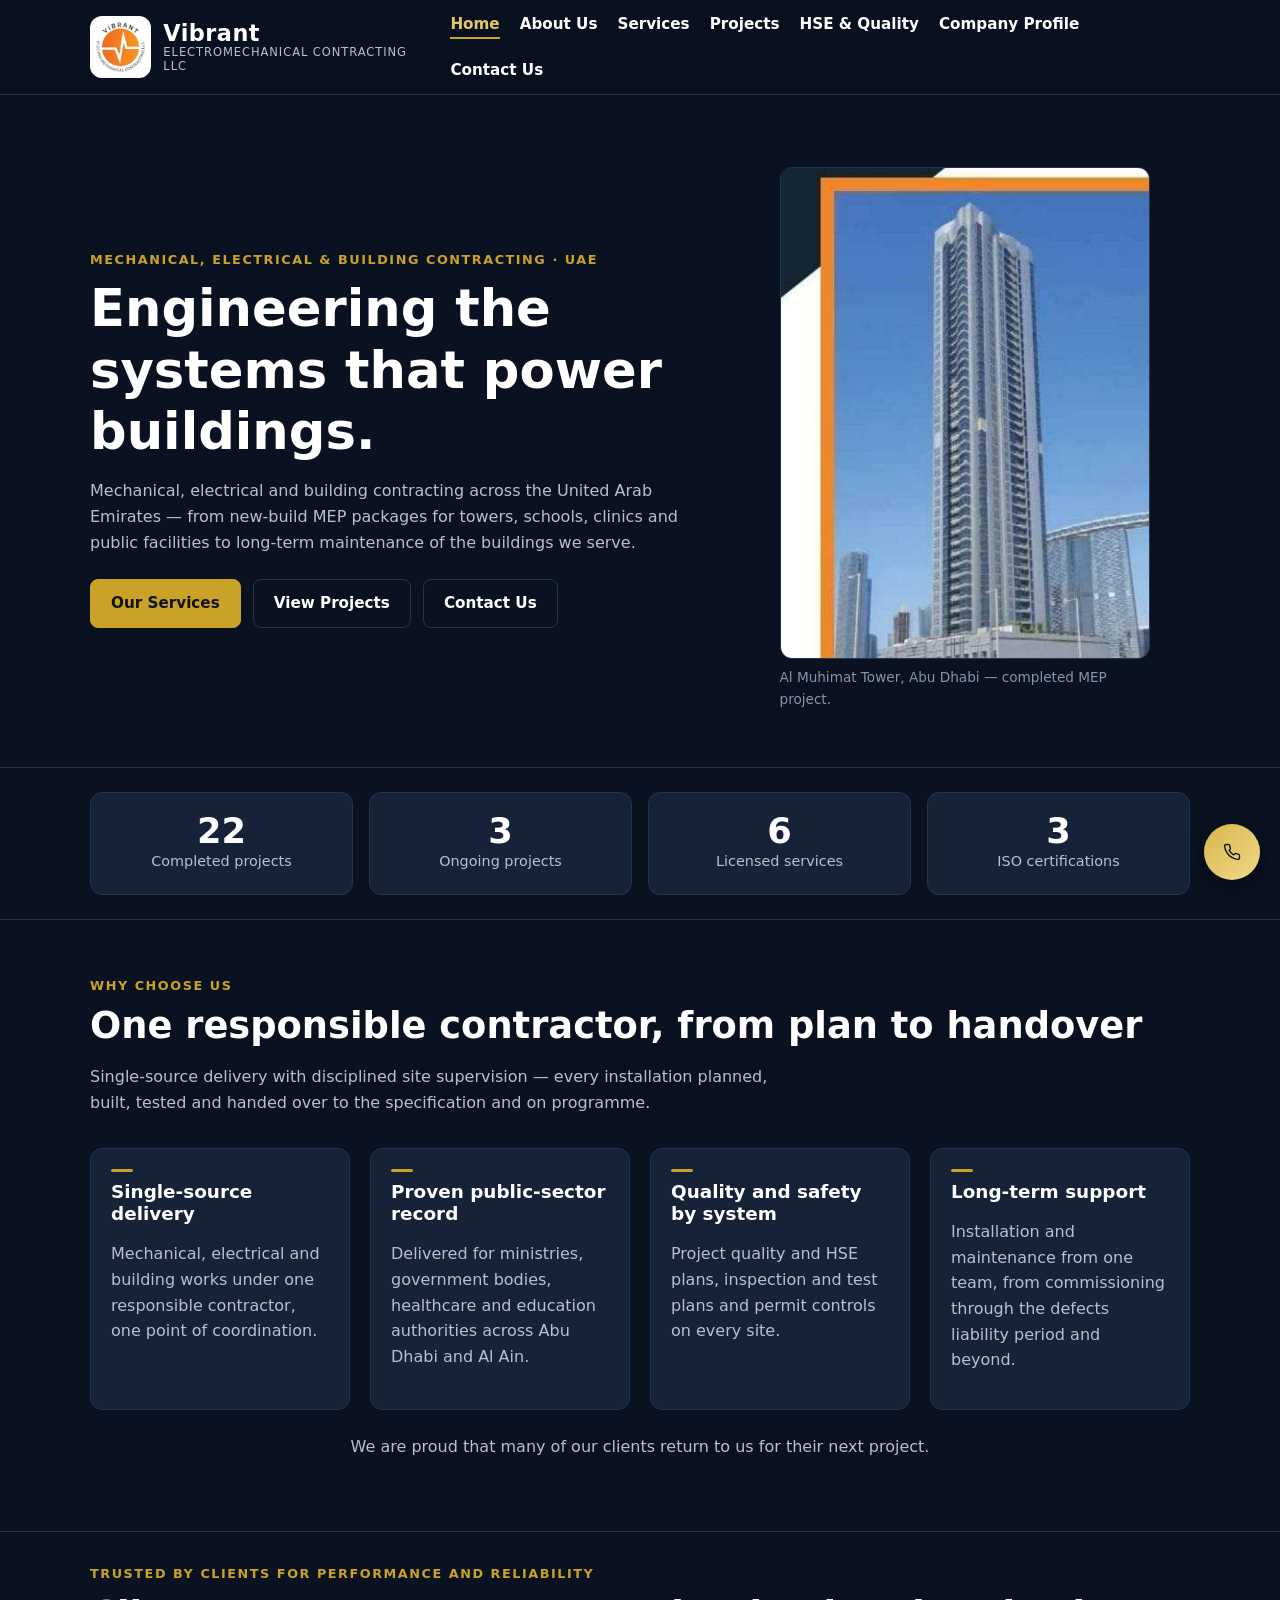
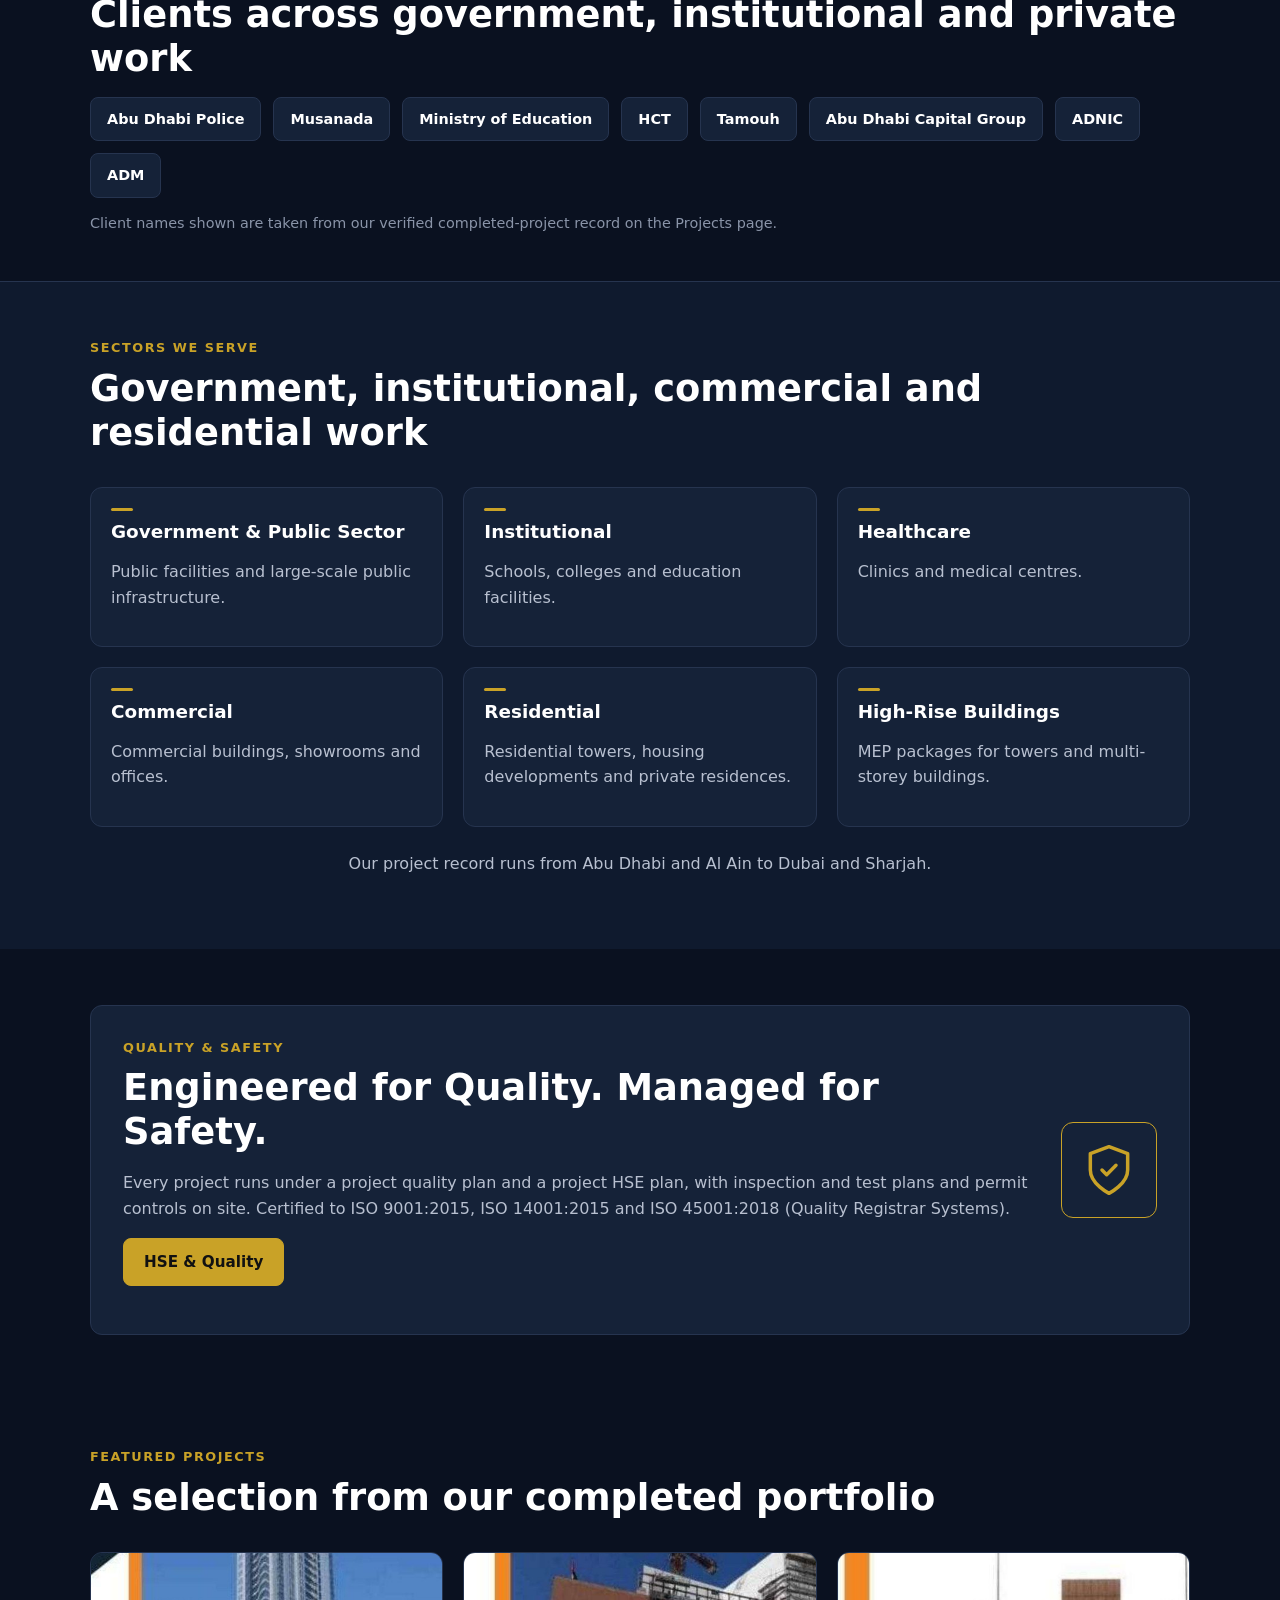
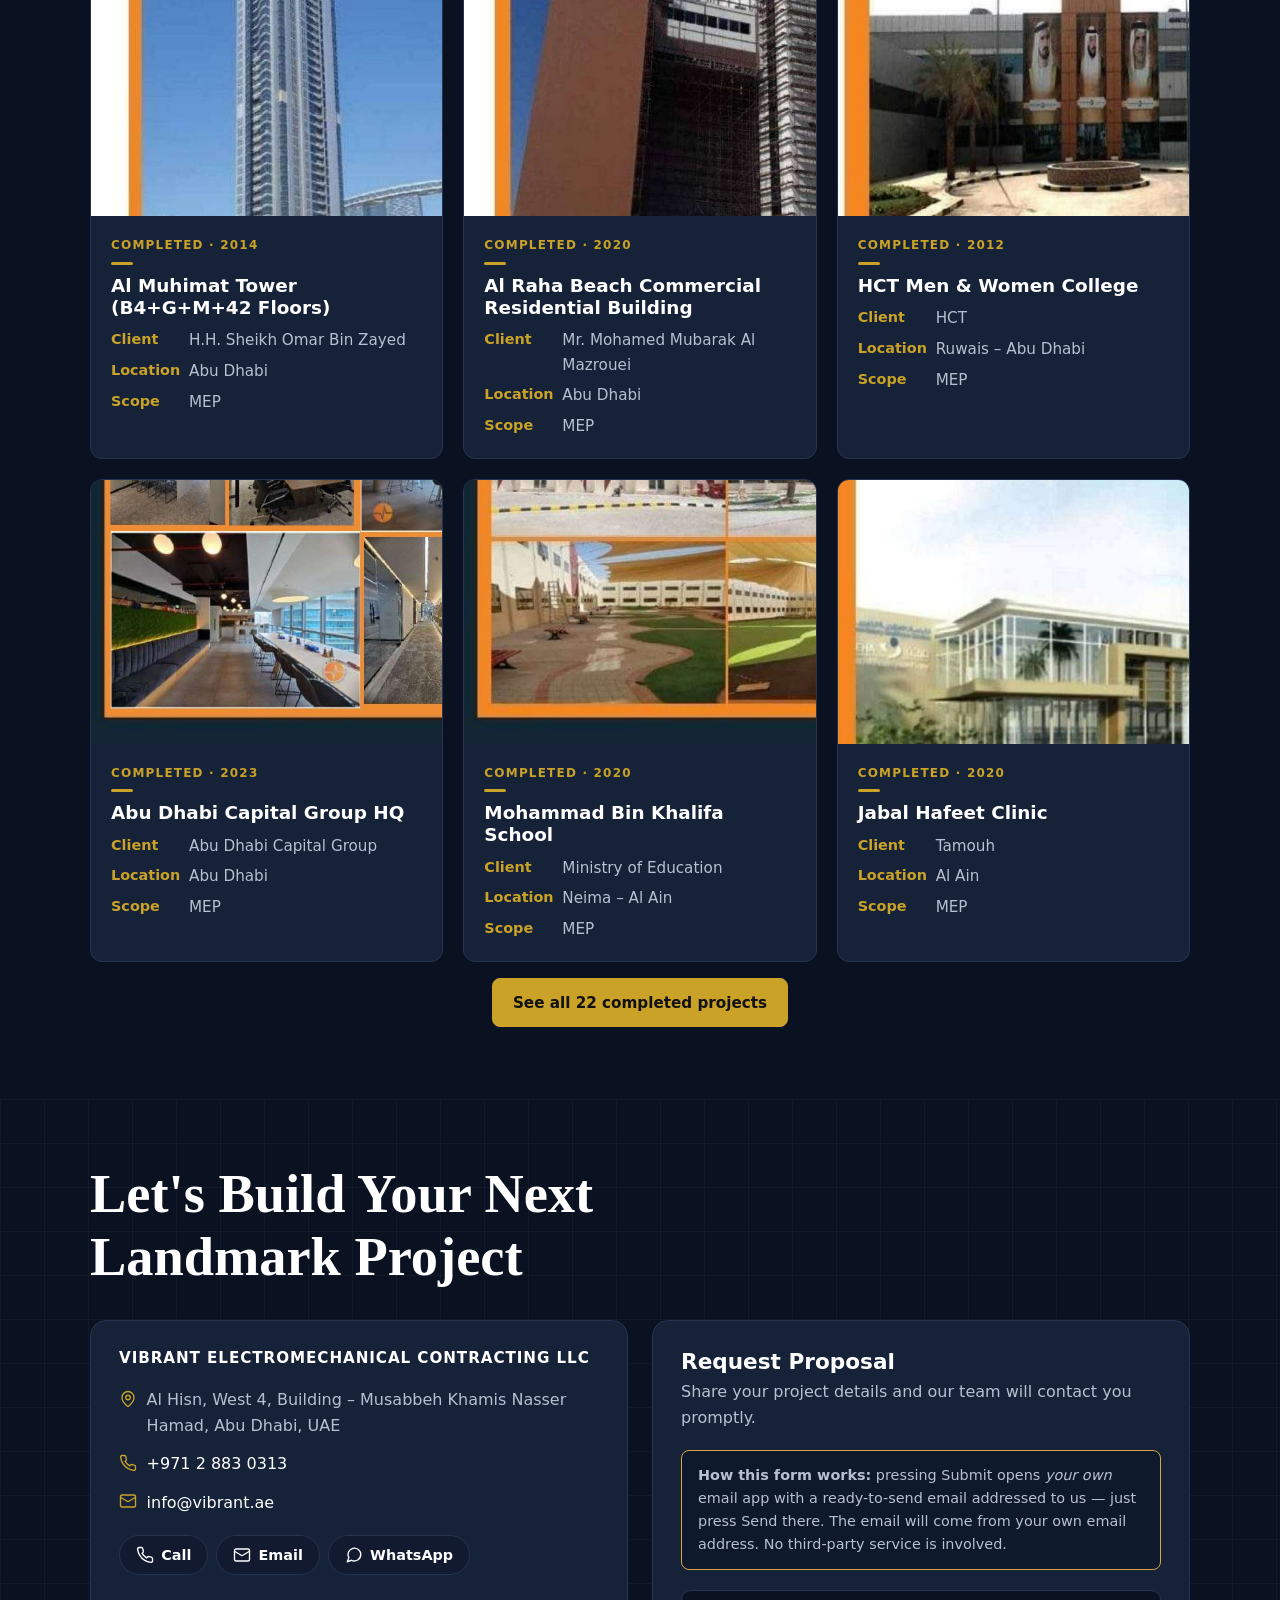
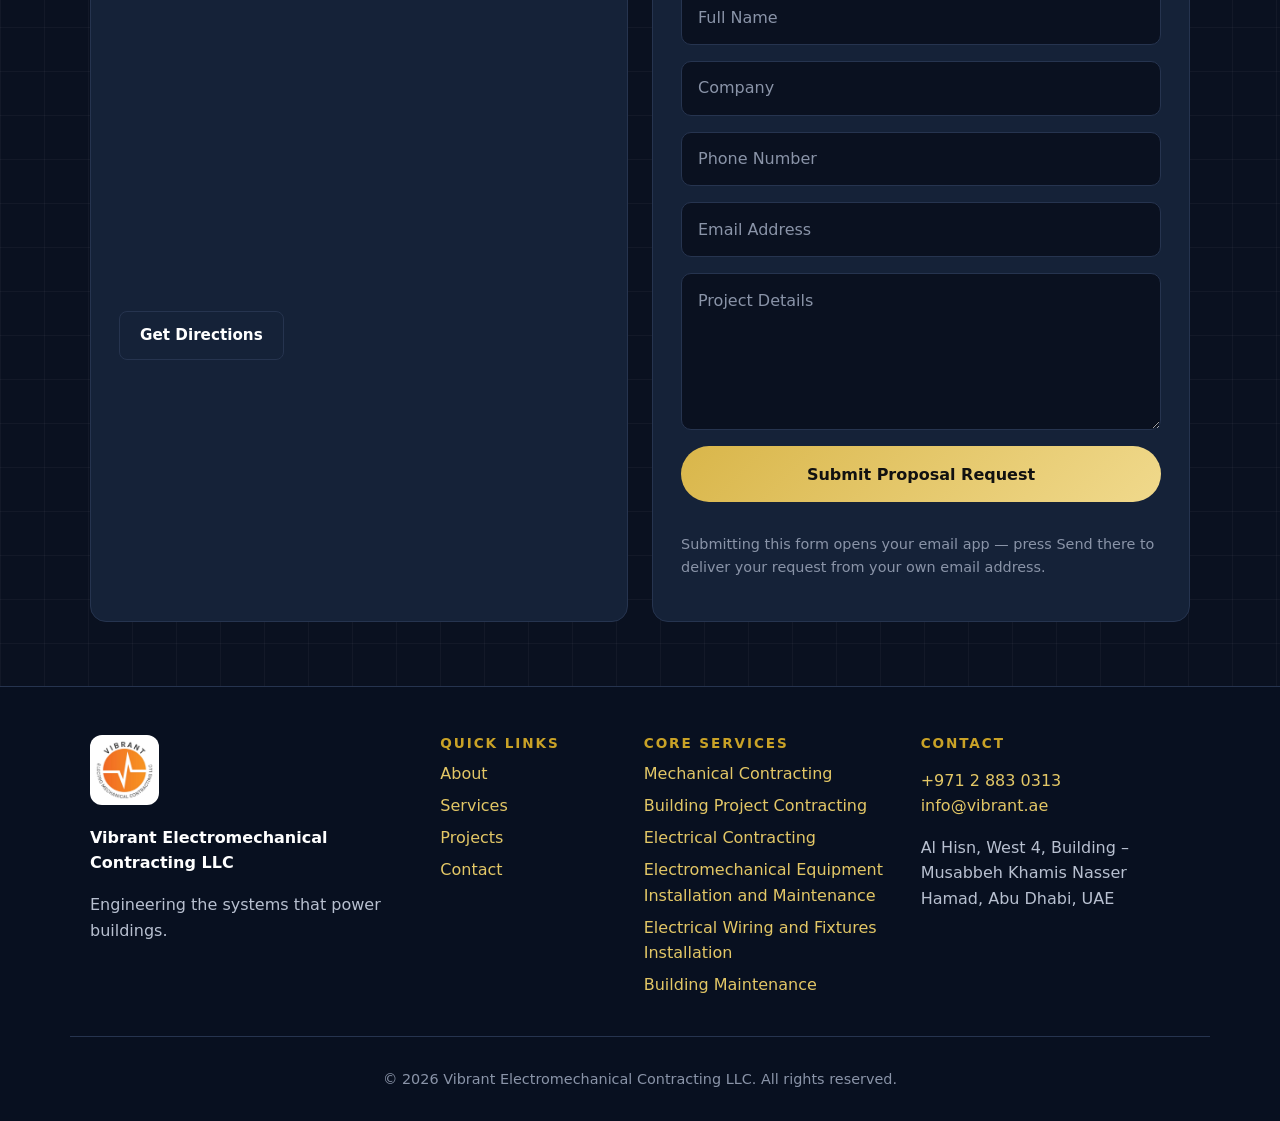
==== index.html @ baebbec0 "Add files via upload" ====
<!DOCTYPE html>
<html lang="en">
<head>
  <meta charset="utf-8">
  <meta name="viewport" content="width=device-width, initial-scale=1">
  <title>Home | Vibrant Electromechanical Contracting LLC</title>
  <meta name="description" content="Vibrant Electromechanical Contracting LLC — mechanical, electrical and building contracting across the UAE. 22 completed projects, 3 ongoing, 6 licensed services.">
  <meta property="og:title" content="Home | Vibrant Electromechanical Contracting LLC">
  <meta property="og:description" content="Vibrant Electromechanical Contracting LLC — mechanical, electrical and building contracting across the UAE. 22 completed projects, 3 ongoing, 6 licensed services.">
  <meta property="og:type" content="website">
  <meta property="og:url" content="https://vibrant.ae/index.html">
  <meta property="og:image" content="https://vibrant.ae/images/project-01.jpg">
  <link rel="canonical" href="https://vibrant.ae/index.html">
  <link rel="icon" href="images/favicon.ico">
  <link rel="icon" type="image/png" href="images/favicon.png">
  <link rel="stylesheet" href="css/style.css">
</head>
<body>
<a class="skip-link" href="#main">Skip to main content</a>
  <header class="site-header">
    <div class="container header-inner">
      <a class="brand" href="index.html" aria-label="Vibrant Electromechanical Contracting LLC — home">
        <span class="brand-logo"><img src="images/logo.png" alt="Vibrant Electromechanical Contracting LLC logo" width="52" height="52"></span>
        <span class="brand-text"><strong>Vibrant</strong><small>Electromechanical Contracting LLC</small></span>
      </a>
      <button class="nav-toggle" type="button" aria-expanded="false" aria-controls="main-nav" aria-label="Toggle navigation menu"><span></span><span></span><span></span></button>
      <nav id="main-nav" class="main-nav" aria-label="Main navigation">
        <ul>
            <li><a href="index.html" class="active" aria-current="page">Home</a></li>
            <li><a href="about.html">About Us</a></li>
            <li><a href="services.html">Services</a></li>
            <li><a href="projects.html">Projects</a></li>
            <li><a href="hse-quality.html">HSE & Quality</a></li>
            <li><a href="company-profile.html">Company Profile</a></li>
            <li><a href="contact.html">Contact Us</a></li>
        </ul>
      </nav>
    </div>
  </header>
  <main id="main">
<section class="hero"><div class="container hero-grid">
      <div class="hero-copy">
        <p class="eyebrow">Mechanical, Electrical &amp; Building Contracting &middot; UAE</p>
        <h1>Engineering the systems that power buildings.</h1>
        <p>Mechanical, electrical and building contracting across the United Arab Emirates — from new-build MEP packages for towers, schools, clinics and public facilities to long-term maintenance of the buildings we serve.</p>
        <div class="hero-actions">
          <a class="btn btn-gold" href="services.html">Our Services</a>
          <a class="btn btn-outline" href="projects.html">View Projects</a>
          <a class="btn btn-outline" href="contact.html">Contact Us</a>
        </div>
      </div>
      <figure class="hero-media">
        <img src="images/project-01.jpg" alt="Al Muhimat Tower in Abu Dhabi, a completed MEP project" width="578" height="770">
        <figcaption>Al Muhimat Tower, Abu Dhabi — completed MEP project.</figcaption>
      </figure>
    </div></section>
<section class="stats" aria-label="Company figures"><div class="container stats-grid">
      <div><strong>22</strong><span>Completed projects</span></div>
      <div><strong>3</strong><span>Ongoing projects</span></div>
      <div><strong>6</strong><span>Licensed services</span></div>
      <div><strong>3</strong><span>ISO certifications</span></div>
    </div></section>
  <section class="section"><div class="container">
    <div class="section-head">
      <p class="eyebrow">Why Choose Us</p>
      <h2>One responsible contractor, from plan to handover</h2>
    <p class="section-intro">Single-source delivery with disciplined site supervision — every installation planned, built, tested and handed over to the specification and on programme.</p>
    </div>
    <div class="grid grid-4">
      <article class="card"><div class="card-body"><h3>Single-source delivery</h3><p>Mechanical, electrical and building works under one responsible contractor, one point of coordination.</p></div></article>
      <article class="card"><div class="card-body"><h3>Proven public-sector record</h3><p>Delivered for ministries, government bodies, healthcare and education authorities across Abu Dhabi and Al Ain.</p></div></article>
      <article class="card"><div class="card-body"><h3>Quality and safety by system</h3><p>Project quality and HSE plans, inspection and test plans and permit controls on every site.</p></div></article>
      <article class="card"><div class="card-body"><h3>Long-term support</h3><p>Installation and maintenance from one team, from commissioning through the defects liability period and beyond.</p></div></article>
    </div>
    <p class="center-note">We are proud that many of our clients return to us for their next project.</p>
  </div></section>
  <section class="client-strip" aria-label="Clients served"><div class="container">
      <p class="eyebrow">Trusted by Clients for Performance and Reliability</p>
      <h2>Clients across government, institutional and private work</h2>
      <div class="client-chips" role="list">
        <span role="listitem">Abu Dhabi Police</span>
        <span role="listitem">Musanada</span>
        <span role="listitem">Ministry of Education</span>
        <span role="listitem">HCT</span>
        <span role="listitem">Tamouh</span>
        <span role="listitem">Abu Dhabi Capital Group</span>
        <span role="listitem">ADNIC</span>
        <span role="listitem">ADM</span>
      </div>
      <p class="footnote">Client names shown are taken from our verified completed-project record on the Projects page.</p>
  </div></section>
  <section class="section section-alt"><div class="container">
    <div class="section-head">
      <p class="eyebrow">Sectors We Serve</p>
      <h2>Government, institutional, commercial and residential work</h2>
    </div>
    <div class="grid grid-3">
      <article class="card tile"><div class="card-body"><h3>Government &amp; Public Sector</h3><p>Public facilities and large-scale public infrastructure.</p></div></article>
      <article class="card tile"><div class="card-body"><h3>Institutional</h3><p>Schools, colleges and education facilities.</p></div></article>
      <article class="card tile"><div class="card-body"><h3>Healthcare</h3><p>Clinics and medical centres.</p></div></article>
      <article class="card tile"><div class="card-body"><h3>Commercial</h3><p>Commercial buildings, showrooms and offices.</p></div></article>
      <article class="card tile"><div class="card-body"><h3>Residential</h3><p>Residential towers, housing developments and private residences.</p></div></article>
      <article class="card tile"><div class="card-body"><h3>High-Rise Buildings</h3><p>MEP packages for towers and multi-storey buildings.</p></div></article>
    </div>
    <p class="center-note">Our project record runs from Abu Dhabi and Al Ain to Dubai and Sharjah.</p>
  </div></section>
  <section class="section"><div class="container">
    <div class="quality-band">
      <div>
        <p class="eyebrow">Quality &amp; Safety</p>
        <h2>Engineered for Quality. Managed for Safety.</h2>
        <p>Every project runs under a project quality plan and a project HSE plan, with inspection and test plans and permit controls on site. Certified to ISO 9001:2015, ISO 14001:2015 and ISO 45001:2018 (Quality Registrar Systems).</p>
        <p><a class="btn btn-gold" href="hse-quality.html">HSE &amp; Quality</a></p>
      </div>
      <div class="shield" aria-hidden="true"><svg width="56" height="56" viewBox="0 0 24 24" fill="none" stroke="#c9a227" stroke-width="1.5" stroke-linecap="round" stroke-linejoin="round"><path d="M12 22s8-4 8-10V5l-8-3-8 3v7c0 6 8 10 8 10z"/><path d="m9 12 2 2 4-4"/></svg></div>
    </div>
  </div></section>
  <section class="section"><div class="container">
    <div class="section-head">
      <p class="eyebrow">Featured Projects</p>
      <h2>A selection from our completed portfolio</h2>
    </div>
    <div class="grid grid-3">
      <article class="card project-card">
        <div class="card-media"><img src="images/project-01.jpg" alt="Al Muhimat Tower (B4+G+M+42 Floors) photograph" loading="lazy"></div>
        <div class="card-body">
          <p class="card-eyebrow">Completed &middot; 2014</p>
          <h3>Al Muhimat Tower (B4+G+M+42 Floors)</h3>
          <dl>
            <div><dt>Client</dt><dd>H.H. Sheikh Omar Bin Zayed</dd></div>
            <div><dt>Location</dt><dd>Abu Dhabi</dd></div>
            <div><dt>Scope</dt><dd>MEP</dd></div>
          </dl>
        </div>
      </article>
      <article class="card project-card">
        <div class="card-media"><img src="images/project-02.jpg" alt="Al Raha Beach Commercial Residential Building photograph" loading="lazy"></div>
        <div class="card-body">
          <p class="card-eyebrow">Completed &middot; 2020</p>
          <h3>Al Raha Beach Commercial Residential Building</h3>
          <dl>
            <div><dt>Client</dt><dd>Mr. Mohamed Mubarak Al Mazrouei</dd></div>
            <div><dt>Location</dt><dd>Abu Dhabi</dd></div>
            <div><dt>Scope</dt><dd>MEP</dd></div>
          </dl>
        </div>
      </article>
      <article class="card project-card">
        <div class="card-media"><img src="images/project-03.jpg" alt="HCT Men &amp; Women College photograph" loading="lazy"></div>
        <div class="card-body">
          <p class="card-eyebrow">Completed &middot; 2012</p>
          <h3>HCT Men &amp; Women College</h3>
          <dl>
            <div><dt>Client</dt><dd>HCT</dd></div>
            <div><dt>Location</dt><dd>Ruwais – Abu Dhabi</dd></div>
            <div><dt>Scope</dt><dd>MEP</dd></div>
          </dl>
        </div>
      </article>
      <article class="card project-card">
        <div class="card-media"><img src="images/project-09.jpg" alt="Abu Dhabi Capital Group HQ photograph" loading="lazy"></div>
        <div class="card-body">
          <p class="card-eyebrow">Completed &middot; 2023</p>
          <h3>Abu Dhabi Capital Group HQ</h3>
          <dl>
            <div><dt>Client</dt><dd>Abu Dhabi Capital Group</dd></div>
            <div><dt>Location</dt><dd>Abu Dhabi</dd></div>
            <div><dt>Scope</dt><dd>MEP</dd></div>
          </dl>
        </div>
      </article>
      <article class="card project-card">
        <div class="card-media"><img src="images/project-04.jpg" alt="Mohammad Bin Khalifa School photograph" loading="lazy"></div>
        <div class="card-body">
          <p class="card-eyebrow">Completed &middot; 2020</p>
          <h3>Mohammad Bin Khalifa School</h3>
          <dl>
            <div><dt>Client</dt><dd>Ministry of Education</dd></div>
            <div><dt>Location</dt><dd>Neima – Al Ain</dd></div>
            <div><dt>Scope</dt><dd>MEP</dd></div>
          </dl>
        </div>
      </article>
      <article class="card project-card">
        <div class="card-media"><img src="images/project-05.jpg" alt="Jabal Hafeet Clinic photograph" loading="lazy"></div>
        <div class="card-body">
          <p class="card-eyebrow">Completed &middot; 2020</p>
          <h3>Jabal Hafeet Clinic</h3>
          <dl>
            <div><dt>Client</dt><dd>Tamouh</dd></div>
            <div><dt>Location</dt><dd>Al Ain</dd></div>
            <div><dt>Scope</dt><dd>MEP</dd></div>
          </dl>
        </div>
      </article>
    </div>
    <p class="center"><a class="btn btn-gold" href="projects.html">See all 22 completed projects</a></p>
  </div></section>
<section class="landmark-section" aria-label="Contact us — request a proposal">
    <div class="container">
      <h2 class="landmark-heading">Let's Build Your Next Landmark Project</h2>
      <div class="landmark-grid">
        <article class="landmark-card">
          <h3 class="landmark-company">Vibrant Electromechanical Contracting LLC</h3>
          <ul class="landmark-info">
            <li><svg width="18" height="18" viewBox="0 0 24 24" fill="none" stroke="#c9a227" stroke-width="1.8" stroke-linecap="round" stroke-linejoin="round" aria-hidden="true"><path d="M20 10c0 6-8 12-8 12s-8-6-8-12a8 8 0 1 1 16 0z"/><circle cx="12" cy="10" r="3"/></svg><address>Al Hisn, West 4, Building &ndash; Musabbeh Khamis Nasser Hamad, Abu Dhabi, UAE</address></li>
            <li><svg width="18" height="18" viewBox="0 0 24 24" fill="none" stroke="#c9a227" stroke-width="1.8" stroke-linecap="round" stroke-linejoin="round" aria-hidden="true"><path d="M22 16.9v3a2 2 0 0 1-2.2 2 19.8 19.8 0 0 1-8.6-3.1 19.5 19.5 0 0 1-6-6A19.8 19.8 0 0 1 2.1 4.2 2 2 0 0 1 4.1 2h3a2 2 0 0 1 2 1.7c.13.96.36 1.9.7 2.8a2 2 0 0 1-.45 2.1L8.1 9.9a16 16 0 0 0 6 6l1.3-1.25a2 2 0 0 1 2.1-.45c.9.34 1.84.57 2.8.7A2 2 0 0 1 22 16.9z"/></svg><a href="tel:+97128830313">+971 2 883 0313</a></li>
            <li><svg width="18" height="18" viewBox="0 0 24 24" fill="none" stroke="#c9a227" stroke-width="1.8" stroke-linecap="round" stroke-linejoin="round" aria-hidden="true"><rect x="2" y="4" width="20" height="16" rx="2"/><path d="m22 7-10 6L2 7"/></svg><a href="mailto:info@vibrant.ae">info@vibrant.ae</a></li>
          </ul>
          <div class="landmark-pills">
            <a class="landmark-pill" href="tel:+97128830313"><svg width="18" height="18" viewBox="0 0 24 24" fill="none" stroke="currentColor" stroke-width="1.8" stroke-linecap="round" stroke-linejoin="round" aria-hidden="true"><path d="M22 16.9v3a2 2 0 0 1-2.2 2 19.8 19.8 0 0 1-8.6-3.1 19.5 19.5 0 0 1-6-6A19.8 19.8 0 0 1 2.1 4.2 2 2 0 0 1 4.1 2h3a2 2 0 0 1 2 1.7c.13.96.36 1.9.7 2.8a2 2 0 0 1-.45 2.1L8.1 9.9a16 16 0 0 0 6 6l1.3-1.25a2 2 0 0 1 2.1-.45c.9.34 1.84.57 2.8.7A2 2 0 0 1 22 16.9z"/></svg><span>Call</span></a>
            <a class="landmark-pill" href="mailto:info@vibrant.ae"><svg width="18" height="18" viewBox="0 0 24 24" fill="none" stroke="currentColor" stroke-width="1.8" stroke-linecap="round" stroke-linejoin="round" aria-hidden="true"><rect x="2" y="4" width="20" height="16" rx="2"/><path d="m22 7-10 6L2 7"/></svg><span>Email</span></a>
            <a class="landmark-pill" href="https://wa.me/971556652211" target="_blank" rel="noopener"><svg width="18" height="18" viewBox="0 0 24 24" fill="none" stroke="currentColor" stroke-width="1.8" stroke-linecap="round" stroke-linejoin="round" aria-hidden="true"><path d="M21 11.5a8.5 8.5 0 0 1-12.4 7.5L3 21l2.1-5.5A8.5 8.5 0 1 1 21 11.5z"/></svg><span>WhatsApp</span></a>
          </div>
          <div class="landmark-map">
            <iframe title="Map &mdash; Vibrant Electromechanical Contracting LLC office location" src="https://maps.google.com/maps?q=24.479896,54.357960&output=embed" width="600" height="300" style="border:0" loading="lazy" allowfullscreen referrerpolicy="no-referrer-when-downgrade"></iframe>
          </div>
          <p class="landmark-directions"><a class="btn btn-outline" href="https://www.google.com/maps/dir/?api=1&destination=24.479896,54.357960" target="_blank" rel="noopener">Get Directions</a></p>
        </article>
        <article class="landmark-card">
          <h3 class="landmark-form-title">Request Proposal</h3>
          <p class="landmark-sub">Share your project details and our team will contact you promptly.</p>
          <p class="landmark-demo"><strong>How this form works:</strong> pressing Submit opens <em>your own</em> email app with a ready-to-send email addressed to us — just press Send there. The email will come from your own email address. No third-party service is involved.</p>
          <form class="landmark-form contact-form" action="mailto:info@vibrant.ae?subject=New%20Proposal%20Request" method="post" enctype="text/plain">
            <label class="sr-only" for="lm-name">Full Name</label>
            <input id="lm-name" name="name" type="text" placeholder="Full Name" autocomplete="name" required>
            <label class="sr-only" for="lm-company">Company</label>
            <input id="lm-company" name="company" type="text" placeholder="Company" autocomplete="organization">
            <label class="sr-only" for="lm-phone">Phone Number</label>
            <input id="lm-phone" name="phone" type="tel" placeholder="Phone Number" autocomplete="tel" required>
            <label class="sr-only" for="lm-email">Email Address</label>
            <input id="lm-email" name="email" type="email" placeholder="Email Address" autocomplete="email" required>
            <label class="sr-only" for="lm-details">Project Details</label>
            <textarea id="lm-details" name="details" rows="5" placeholder="Project Details" required></textarea>
            <button class="landmark-submit" type="submit">Submit Proposal Request</button>
            <p class="footnote">Submitting this form opens your email app — press Send there to deliver your request from your own email address.</p>
          </form>
        </article>
      </div>
    </div>
  </section>
  </main>
<footer class="site-footer">
    <div class="container footer-grid">
      <div>
        <span class="brand-logo footer-logo"><img src="images/logo.png" alt="Vibrant Electromechanical Contracting LLC logo" width="60" height="60" loading="lazy"></span>
        <p class="footer-brand-name"><strong>Vibrant Electromechanical Contracting LLC</strong></p>
        <p>Engineering the systems that power buildings.</p>
      </div>
      <nav aria-label="Footer quick links">
        <h3>Quick Links</h3>
        <ul>
          <li><a href="about.html">About</a></li>
          <li><a href="services.html">Services</a></li>
          <li><a href="projects.html">Projects</a></li>
          <li><a href="contact.html">Contact</a></li>
        </ul>
      </nav>
      <nav aria-label="Footer core services">
        <h3>Core Services</h3>
        <ul>
          <li><a href="services.html">Mechanical Contracting</a></li>
          <li><a href="services.html">Building Project Contracting</a></li>
          <li><a href="services.html">Electrical Contracting</a></li>
          <li><a href="services.html">Electromechanical Equipment Installation and Maintenance</a></li>
          <li><a href="services.html">Electrical Wiring and Fixtures Installation</a></li>
          <li><a href="services.html">Building Maintenance</a></li>
        </ul>
      </nav>
      <div>
        <h3>Contact</h3>
        <p><a href="tel:+97128830313">+971 2 883 0313</a><br>
        <a href="mailto:info@vibrant.ae">info@vibrant.ae</a></p>
        <address>Al Hisn, West 4, Building &ndash; Musabbeh Khamis Nasser Hamad, Abu Dhabi, UAE</address>
      </div>
    </div>
    <div class="footer-bottom container"><p>&copy; 2026 Vibrant Electromechanical Contracting LLC. All rights reserved.</p></div>
  </footer>
  <!-- Floating WhatsApp button: gold circle, appears on every page -->
  <a class="whatsapp-float" href="https://wa.me/971556652211" target="_blank" rel="noopener" aria-label="Chat with us on WhatsApp (+971 55 665 2211)"><svg width="18" height="18" viewBox="0 0 24 24" fill="none" stroke="#111111" stroke-width="1.8" stroke-linecap="round" stroke-linejoin="round" aria-hidden="true"><path d="M22 16.9v3a2 2 0 0 1-2.2 2 19.8 19.8 0 0 1-8.6-3.1 19.5 19.5 0 0 1-6-6A19.8 19.8 0 0 1 2.1 4.2 2 2 0 0 1 4.1 2h3a2 2 0 0 1 2 1.7c.13.96.36 1.9.7 2.8a2 2 0 0 1-.45 2.1L8.1 9.9a16 16 0 0 0 6 6l1.3-1.25a2 2 0 0 1 2.1-.45c.9.34 1.84.57 2.8.7A2 2 0 0 1 22 16.9z"/></svg></a>
  <script src="js/main.js"></script>
</body>
</html>
---- css/style.css ----
/* ============================================================
   Vibrant Electromechanical Contracting LLC — main stylesheet
   Theme: dark navy + gold (see variables below). Edit ONLY the
   :root variables to change brand colours, type or spacing.
   ============================================================ */
:root{
  /* Brand colours */
  --navy-900:#0a1120;   /* page background (near-black navy) */
  --navy-800:#0f1a2e;   /* alternate section background */
  --navy-card:#152238;  /* card background: slightly lighter navy */
  --navy-line:#26344f;  /* thin card borders */
  --gold:#c9a227;       /* gold accent */
  --gold-light:#e3c766; /* gold hover / highlight */
  --white:#ffffff;      /* headings */
  --grey:#b8c0d0;       /* body text (muted light grey) */
  --grey-dark:#8a94a8;
  /* Typography */
  --font-body:system-ui,-apple-system,"Segoe UI",Roboto,Arial,sans-serif;
  --font-head:system-ui,-apple-system,"Segoe UI",Roboto,Arial,sans-serif;
  /* Spacing */
  --space-section:3.5rem;
  --space-card:1.25rem;
  --radius:12px;        /* moderate card rounding */
  --container:1140px;
}
*{box-sizing:border-box}
html{scroll-behavior:smooth}
body{margin:0;background:var(--navy-900);color:var(--grey);font-family:var(--font-body);line-height:1.6;font-size:16px}
a{color:var(--gold-light)}
a:hover{color:var(--gold)}
img{max-width:100%;height:auto;display:block}
h1,h2,h3{color:var(--white);font-family:var(--font-head);line-height:1.2;margin:0 0 .6rem}
h1{font-size:clamp(2rem,4.5vw,3.2rem)}
h2{font-size:clamp(1.6rem,3.5vw,2.3rem)}
h3{font-size:1.15rem}
.container{max-width:var(--container);margin:0 auto;padding:0 1.25rem}
.section{padding:var(--space-section) 0}
.section-alt{background:var(--navy-800)}
.eyebrow{color:var(--gold);text-transform:uppercase;letter-spacing:.12em;font-size:.8rem;font-weight:700;margin:0 0 .5rem}
.section-head{margin-bottom:2rem}
.section-intro{max-width:720px}
.center{text-align:center}.center-note{text-align:center;margin-top:1.5rem}
.footnote{font-size:.9rem;color:var(--grey-dark)}
/* Skip link (accessibility) */
.skip-link{position:absolute;left:-9999px;top:0;background:var(--gold);color:#111;padding:.5rem 1rem;z-index:200}
.skip-link:focus{left:0;color:#111}
/* Header: sticky, logo left, nav right */
.site-header{position:sticky;top:0;z-index:100;background:rgba(10,17,32,.97);border-bottom:1px solid var(--navy-line)}
.header-inner{display:flex;align-items:center;justify-content:space-between;gap:1rem;padding-top:.7rem;padding-bottom:.7rem}
.brand{display:flex;align-items:center;gap:.75rem;text-decoration:none;color:var(--white)}
.brand-text{display:flex;flex-direction:column;line-height:1.2}
.brand-text strong{font-size:1.4rem;letter-spacing:.02em}
.brand-text small{font-size:.72rem;color:var(--grey);text-transform:uppercase;letter-spacing:.08em}
/* Detailed logo (DETAILED_LOGO.pdf): rembg transparency dropped the
   arched/curved lettering, so the WHITE-background version is used and
   always sits inside a white rounded container in header and footer.
   The badge is near-square, so it is sized by HEIGHT, not width. */
.brand-logo,.footer-logo{display:inline-block;background:#fff;border-radius:12px;padding:5px;line-height:0}
.brand-logo img{height:52px;width:auto}
.footer-logo img{height:60px;width:auto}
.main-nav ul{list-style:none;margin:0;padding:0;display:flex;gap:1.25rem;flex-wrap:wrap}
.main-nav a{color:var(--white);text-decoration:none;font-weight:600;font-size:.95rem;padding:.25rem 0;border-bottom:2px solid transparent}
.main-nav a:hover,.main-nav a.active{color:var(--gold-light);border-bottom-color:var(--gold)}
.nav-toggle{display:none;background:none;border:1px solid var(--navy-line);border-radius:8px;padding:.6rem;cursor:pointer}
.nav-toggle span{display:block;width:24px;height:2px;background:var(--white);margin:4px 0}
/* Buttons */
.btn{display:inline-block;text-decoration:none;font-weight:700;border-radius:8px;padding:.7rem 1.25rem;border:1px solid transparent;cursor:pointer;font-size:.95rem}
.btn-gold{background:var(--gold);color:#111;border-color:var(--gold)}
.btn-gold:hover{background:var(--gold-light);color:#111}
.btn-outline{background:transparent;color:var(--white);border-color:var(--navy-line)}
.btn-outline:hover{border-color:var(--gold);color:var(--gold-light)}
.btn-disabled{display:inline-block;background:#2a3852;color:var(--grey);border-radius:8px;padding:.7rem 1.25rem;font-weight:700;cursor:not-allowed}
/* Hero (home) */
.hero{padding:3.5rem 0 2.5rem}
.hero-grid{display:grid;grid-template-columns:1.15fr .85fr;gap:2.5rem;align-items:center}
.hero-actions{display:flex;gap:.75rem;flex-wrap:wrap;margin-top:1.5rem}
.hero-media img{border-radius:var(--radius);border:1px solid var(--navy-line);width:100%;object-fit:cover}
.hero-media figcaption{font-size:.85rem;color:var(--grey-dark);margin-top:.5rem}
/* Page hero (inner pages) */
.page-hero{padding:3rem 0 2rem;border-bottom:1px solid var(--navy-line);background:var(--navy-800)}
/* Stats strip: verified numbers only, as bordered boxes like the reference */
.stats{border-top:1px solid var(--navy-line);border-bottom:1px solid var(--navy-line);padding:1.5rem 0}
.stats-grid{display:grid;grid-template-columns:repeat(4,1fr);gap:1rem;text-align:center}
.stats-grid>div{background:var(--navy-card);border:1px solid var(--navy-line);border-radius:var(--radius);padding:1.25rem .75rem}
.stats-grid strong{display:block;color:var(--white);font-size:2.2rem;line-height:1}
.stats-grid span{color:var(--grey);font-size:.9rem}
/* Card grids */
.grid{display:grid;gap:1.25rem}
.grid-2{grid-template-columns:repeat(2,1fr)}
.grid-3{grid-template-columns:repeat(3,1fr)}
.grid-4{grid-template-columns:repeat(4,1fr)}
.card{background:var(--navy-card);border:1px solid var(--navy-line);border-radius:var(--radius);overflow:hidden}
/* Small gold marker above card titles, matching the reference card headers */
.card-body h3::before{content:"";display:block;width:22px;height:3px;background:var(--gold);margin-bottom:.6rem;border-radius:2px}
.card-body{padding:var(--space-card)}
.card-body ul{margin:.5rem 0 0;padding-left:1.2rem}
.card-body li{margin-bottom:.25rem}
.card-eyebrow{color:var(--gold);text-transform:uppercase;letter-spacing:.1em;font-size:.75rem;font-weight:700;margin:0 0 .4rem}
.card-media img{width:100%;aspect-ratio:4/3;object-fit:cover}
.card-media-text{display:flex;align-items:center;justify-content:center;aspect-ratio:4/3;background:#1b2c4a;color:var(--grey);font-weight:700;text-transform:uppercase;letter-spacing:.1em;font-size:.85rem}
.project-card dl{margin:0}
.project-card dl div{display:flex;gap:.5rem;margin-top:.4rem}
.project-card dt{color:var(--gold);font-weight:700;min-width:70px;font-size:.9rem}
.project-card dd{margin:0;font-size:.95rem}
.project-card h3 small{color:var(--grey);font-size:.85rem;font-weight:400}
.ongoing .card-media-text{color:var(--gold-light)}
/* Split layout (About) */
.split{display:grid;grid-template-columns:1.1fr .9fr;gap:2.5rem;align-items:start}
.split-media img{border-radius:var(--radius);border:1px solid var(--navy-line)}
.split-media figcaption{font-size:.85rem;color:var(--grey-dark);margin-top:.5rem}
/* Delivery process */
.process{list-style:none;margin:0;padding:0;display:grid;grid-template-columns:repeat(5,1fr);gap:1rem}
.process li{background:var(--navy-card);border:1px solid var(--navy-line);border-radius:var(--radius);padding:1.25rem}
.process strong{display:block;color:var(--white);margin-bottom:.4rem}
.process span{font-size:.95rem}
/* Facts / notices / tables */
.facts{display:grid;grid-template-columns:repeat(2,1fr);gap:0 2rem;margin-bottom:1.5rem}
.facts div{display:flex;gap:1rem;border-bottom:1px solid var(--navy-line);padding:.6rem 0}
.facts dt{color:var(--gold);font-weight:700;min-width:180px}
.facts dd{margin:0}
.notice{background:var(--navy-card);border:1px solid var(--gold);border-left:4px solid var(--gold);border-radius:var(--radius);padding:1.25rem;margin-top:2rem}
.notice-warning{border-color:#d9a441}
.bullets li{margin-bottom:.4rem}
.data-table{width:100%;border-collapse:collapse}
.data-table th,.data-table td{border:1px solid var(--navy-line);padding:.7rem;text-align:left}
.data-table th{color:var(--white);background:var(--navy-card)}
/* Trusted-by strip: verified client names as text chips (no logos invented) */
.client-strip{border-top:1px solid var(--navy-line);border-bottom:1px solid var(--navy-line);padding:2rem 0}
.client-chips{display:flex;flex-wrap:wrap;gap:.75rem;margin-top:1rem}
.client-chips span{border:1px solid var(--navy-line);background:var(--navy-card);border-radius:8px;padding:.6rem 1rem;color:var(--white);font-weight:600;font-size:.9rem}
/* Quality band: reference "Engineered for Quality. Managed for Safety." panel */
.quality-band{display:grid;grid-template-columns:1fr auto;gap:2rem;align-items:center;background:var(--navy-card);border:1px solid var(--navy-line);border-radius:var(--radius);padding:2rem}
.shield{width:96px;height:96px;border:1px solid var(--gold);border-radius:var(--radius);display:flex;align-items:center;justify-content:center;color:var(--gold);flex-shrink:0}
@media(max-width:900px){.quality-band{grid-template-columns:1fr}}
/* CTA band */
.cta-band{background:var(--navy-800);border-top:1px solid var(--navy-line);padding:3rem 0}
.cta-inner{display:flex;justify-content:space-between;gap:2rem;align-items:center;flex-wrap:wrap}
.cta-actions{display:flex;gap:.75rem;flex-wrap:wrap}
/* Map (responsive: stacks on mobile, never overflows) */
.map-wrap{display:grid;grid-template-columns:1fr 1.4fr;gap:1.5rem;margin-top:2rem;background:var(--navy-card);border:1px solid var(--navy-line);border-radius:var(--radius);padding:1.5rem}
.map-info address{font-style:normal;margin-bottom:1rem}
.map-frame iframe{width:100%;height:100%;min-height:320px;border-radius:8px}
/* Contact form (static demo) */
.contact-form{display:grid;grid-template-columns:1fr 1fr;gap:1rem;max-width:760px}
.form-row{display:flex;flex-direction:column;gap:.35rem}
.form-row label{color:var(--white);font-weight:600}
.form-row input,.form-row textarea{background:var(--navy-900);border:1px solid var(--navy-line);border-radius:8px;color:var(--white);padding:.7rem;font:inherit}
.form-row input:focus,.form-row textarea:focus{outline:2px solid var(--gold);border-color:var(--gold)}
.form-full{grid-column:1/-1}
/* Footer */
.site-footer{border-top:1px solid var(--navy-line);padding:3rem 0 1rem;background:#081020}
.footer-grid{display:grid;grid-template-columns:1.3fr .7fr 1fr 1.1fr;gap:2rem}
.footer-grid ul{list-style:none;margin:0;padding:0}
.footer-grid li{margin-bottom:.4rem}
.footer-grid a{text-decoration:none}
.footer-grid address{font-style:normal}
.footer-bottom{border-top:1px solid var(--navy-line);margin-top:2rem;padding-top:1rem;font-size:.9rem;color:var(--grey-dark)}
/* Floating WhatsApp button (every page): gold circle, bottom-right, as in the reference */
.whatsapp-float{position:fixed;right:1.25rem;bottom:1.25rem;z-index:90;width:56px;height:56px;border-radius:50%;background:linear-gradient(135deg,#d9b64a,#f0d98c);color:#111;display:flex;align-items:center;justify-content:center;text-decoration:none;box-shadow:0 6px 20px rgba(0,0,0,.45)}
.whatsapp-float:hover{color:#111}
/* Responsive */
@media(max-width:900px){
  .grid-4,.process{grid-template-columns:repeat(2,1fr)}
  .grid-3{grid-template-columns:repeat(2,1fr)}
  .hero-grid,.split,.map-wrap,.footer-grid{grid-template-columns:1fr}
  .facts{grid-template-columns:1fr}
}
@media(max-width:640px){
  .grid-2,.grid-3,.grid-4,.stats-grid,.process{grid-template-columns:1fr}
  .contact-form{grid-template-columns:1fr}
  .brand-text small{display:none}
  .brand-logo img{height:44px;width:auto}
  .footer-logo img{height:48px;width:auto}
  /* Mobile menu: hidden until the hamburger button opens it */
  .nav-toggle{display:block}
  .main-nav{display:none;width:100%}
  .main-nav.open{display:block}
  .main-nav ul{flex-direction:column;gap:.5rem;padding:1rem 0}
  .header-inner{flex-wrap:wrap}
}

/* Landmark closing section — replicates the reference "Let's Build Your
   Next Landmark Project" section: dark navy + subtle grid, two cards. */
.landmark-section{background-color:var(--navy-900);background-image:linear-gradient(rgba(255,255,255,.035) 1px,transparent 1px),linear-gradient(90deg,rgba(255,255,255,.035) 1px,transparent 1px);background-size:44px 44px;padding:4rem 0}
.landmark-heading{font-family:Georgia,"Times New Roman",serif;font-size:clamp(2.1rem,4.8vw,3.4rem);font-weight:700;color:var(--white);line-height:1.15;max-width:680px;margin:0 0 2rem}
.landmark-grid{display:grid;grid-template-columns:1fr 1fr;gap:1.5rem;align-items:stretch}
.landmark-card{background:var(--navy-card);border:1px solid var(--navy-line);border-radius:16px;padding:1.75rem}
.landmark-company{color:var(--white);text-transform:uppercase;letter-spacing:.06em;font-size:.95rem;font-weight:700;margin-bottom:1.25rem}
.landmark-info{list-style:none;margin:0 0 1.25rem;padding:0;display:flex;flex-direction:column;gap:.8rem}
.landmark-info li{display:flex;gap:.6rem;align-items:flex-start}
.landmark-info li svg{flex-shrink:0;margin-top:.15rem}
.landmark-info address{font-style:normal}
.landmark-info a{color:var(--white);text-decoration:none}
.landmark-info a:hover{color:var(--gold-light)}
.landmark-pills{display:flex;flex-wrap:wrap;gap:.5rem;margin-bottom:1.25rem}
.landmark-pill{display:inline-flex;align-items:center;gap:.45rem;border:1px solid var(--navy-line);border-radius:999px;padding:.45rem 1rem;color:var(--white);text-decoration:none;font-weight:600;font-size:.9rem;background:rgba(10,17,32,.4)}
.landmark-pill:hover{border-color:var(--gold);color:var(--gold-light)}
.landmark-map{border-radius:12px;overflow:hidden}
.landmark-map iframe{width:100%;height:300px;display:block}
.landmark-directions{margin:1rem 0 0}
.landmark-form-title{color:var(--white);font-size:1.35rem;margin-bottom:.25rem}
.landmark-sub{color:var(--grey);margin:0 0 1.25rem}
.landmark-demo{font-size:.9rem;background:rgba(10,17,32,.5);border:1px solid #d9a441;border-radius:8px;padding:.8rem 1rem;margin:0 0 1.25rem}
.landmark-form{display:flex;flex-direction:column;gap:1rem;max-width:none}
.landmark-form input,.landmark-form textarea{width:100%;background:var(--navy-900);border:1px solid var(--navy-line);border-radius:10px;color:var(--white);padding:.85rem 1rem;font:inherit}
.landmark-form input::placeholder,.landmark-form textarea::placeholder{color:var(--grey-dark)}
.landmark-form input:focus,.landmark-form textarea:focus{outline:2px solid var(--gold);border-color:var(--gold)}
.landmark-submit{width:100%;background:linear-gradient(135deg,#d9b64a,#f0d98c);color:#111;border:none;border-radius:999px;padding:.95rem 1rem;font:inherit;font-weight:700;font-size:1rem;cursor:pointer}
.landmark-submit:hover{filter:brightness(1.05)}
.sr-only{position:absolute;width:1px;height:1px;padding:0;margin:-1px;overflow:hidden;clip:rect(0,0,0,0);white-space:nowrap;border:0}
/* Footer: gold small-caps headings + centered bottom bar */
.footer-grid h3{color:var(--gold);text-transform:uppercase;letter-spacing:.14em;font-size:.85rem;font-weight:700}
.footer-brand-name{color:var(--white);margin:.75rem 0 .25rem}
.footer-bottom{text-align:center}
@media(max-width:900px){
  .landmark-grid{grid-template-columns:1fr}
  .landmark-section{padding:3rem 0}
}
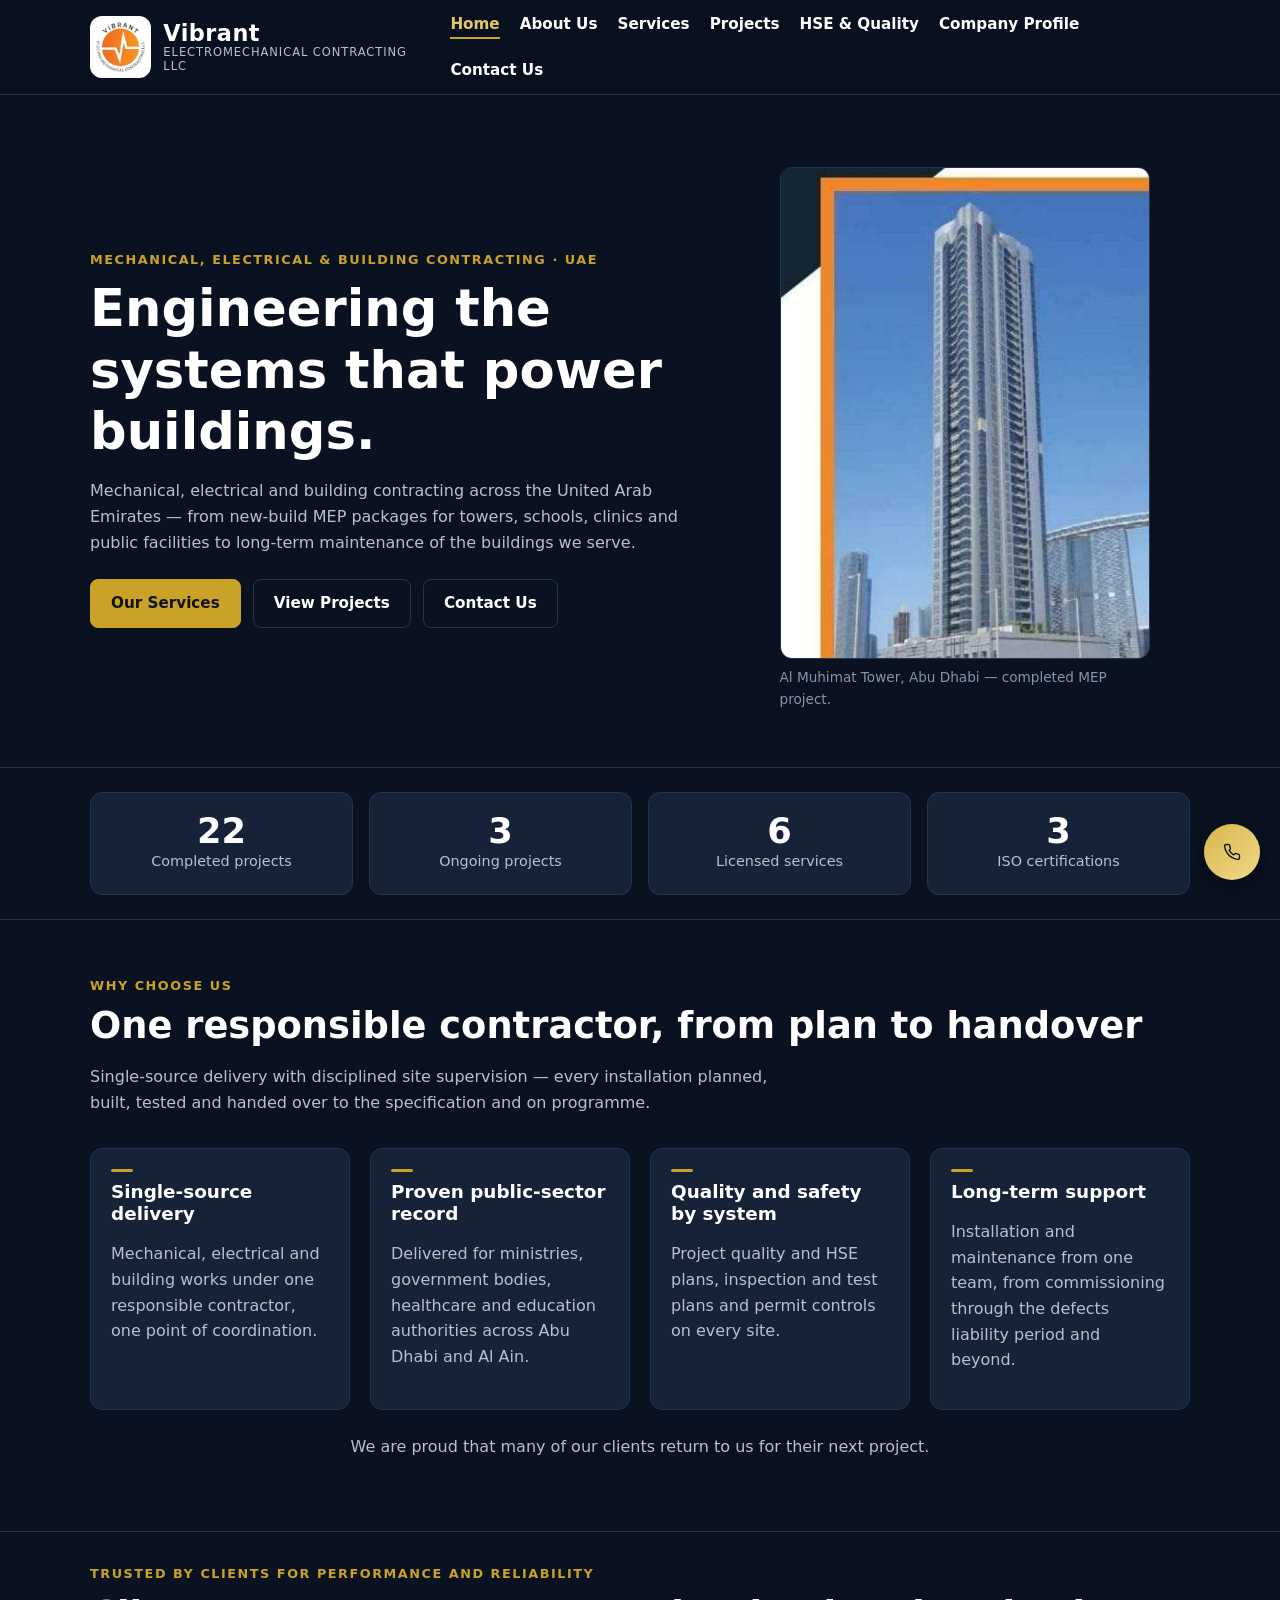
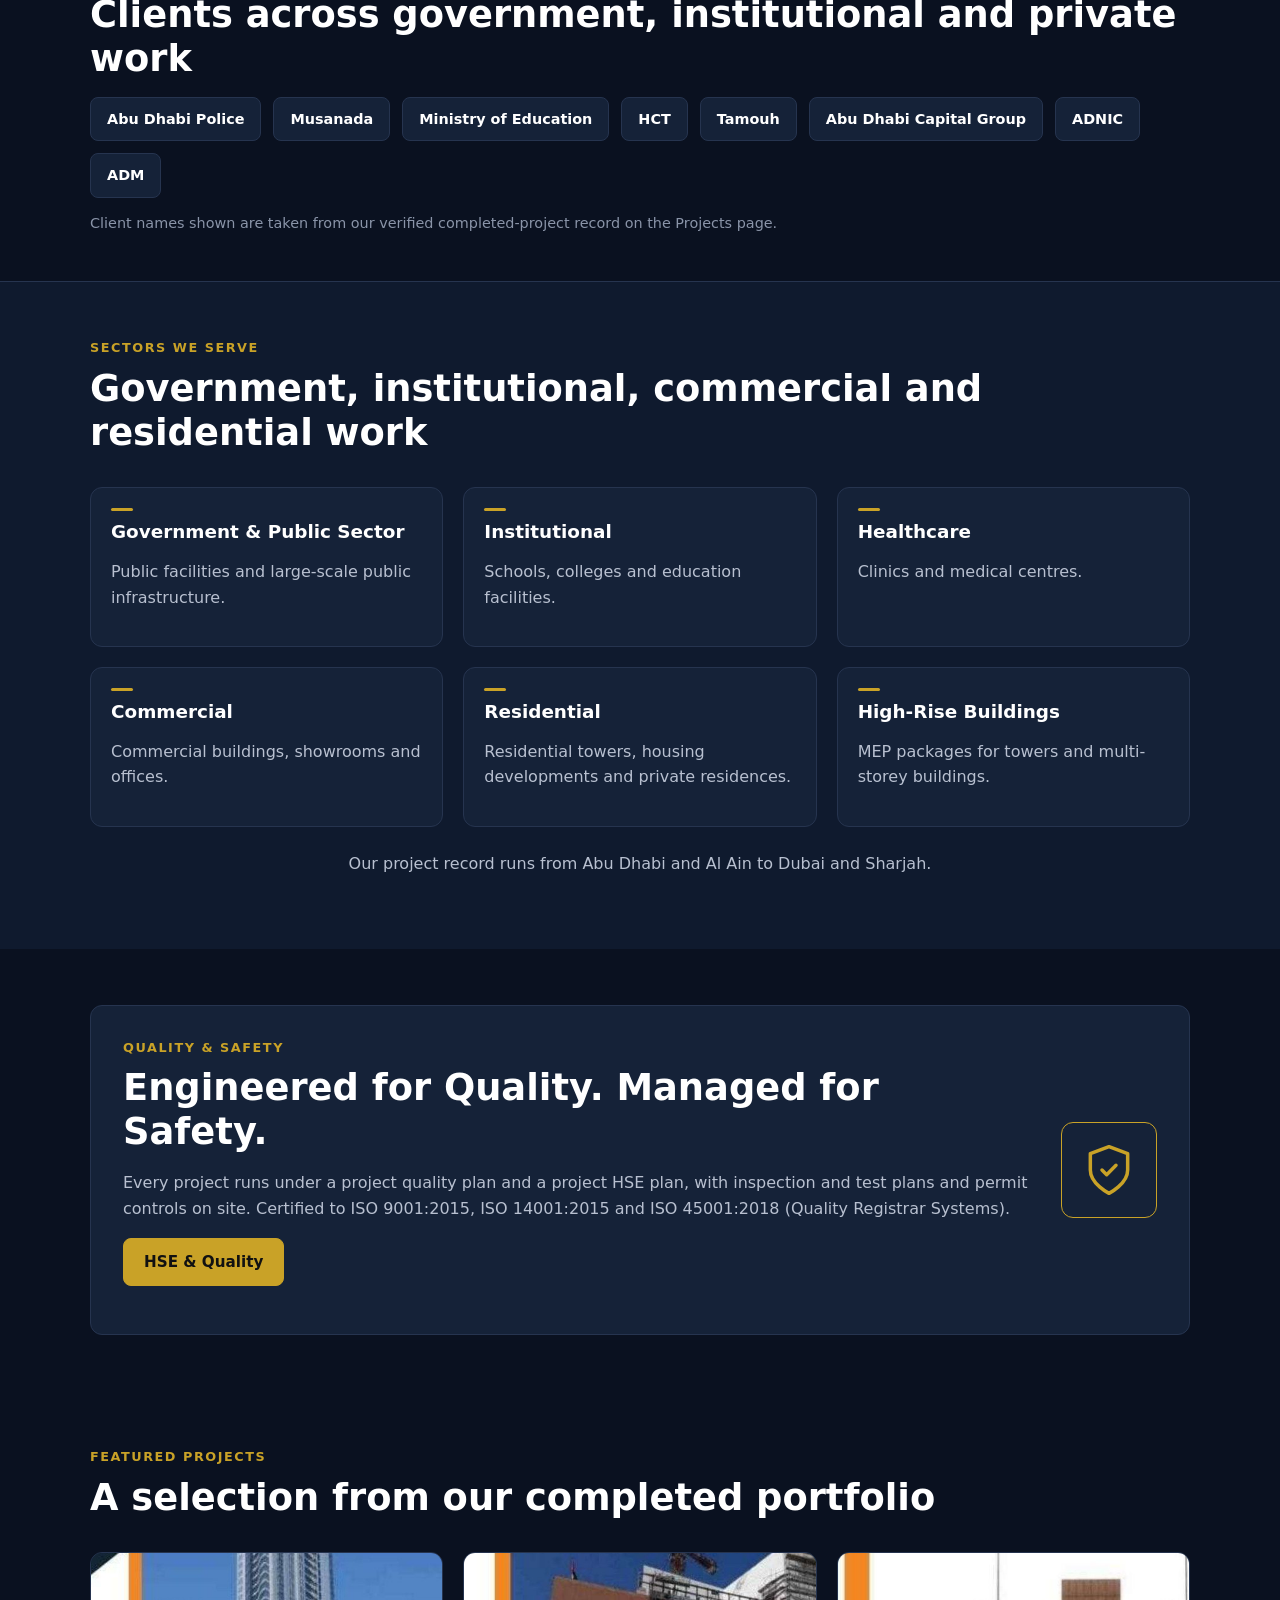
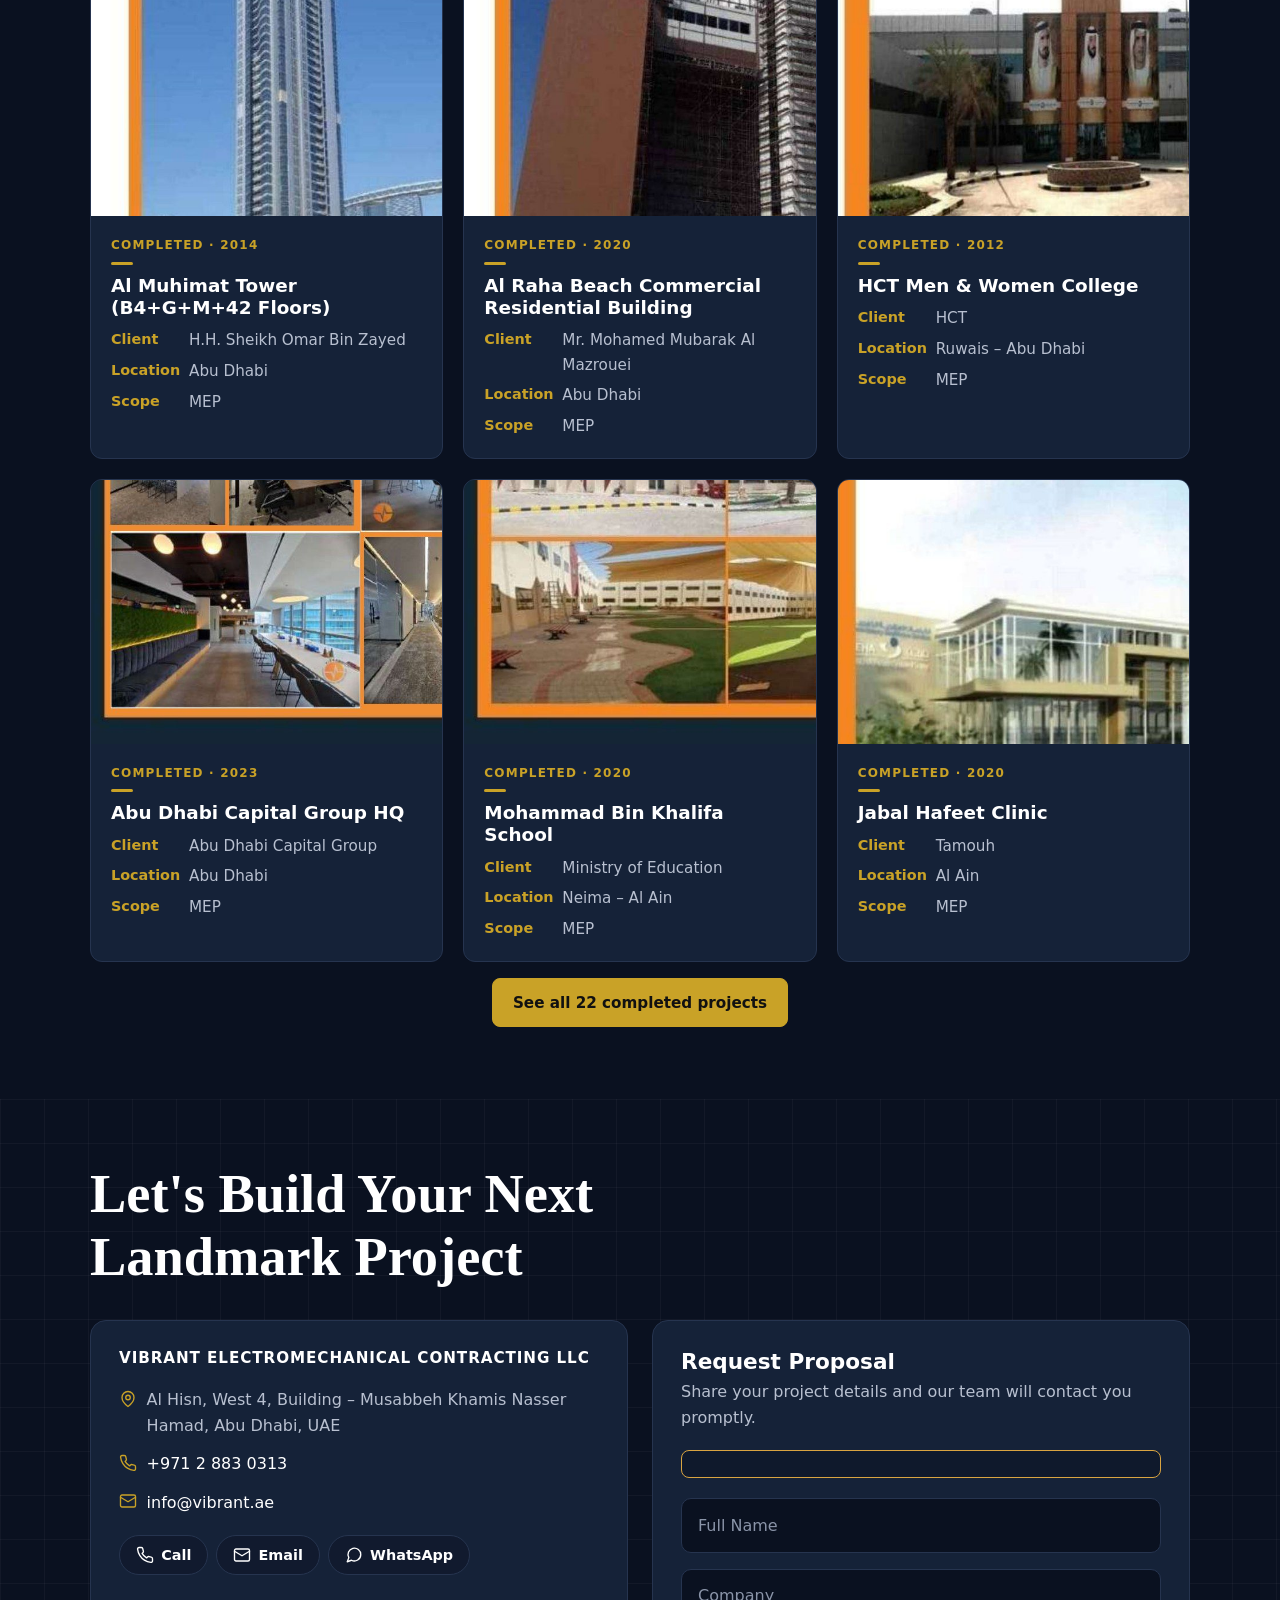
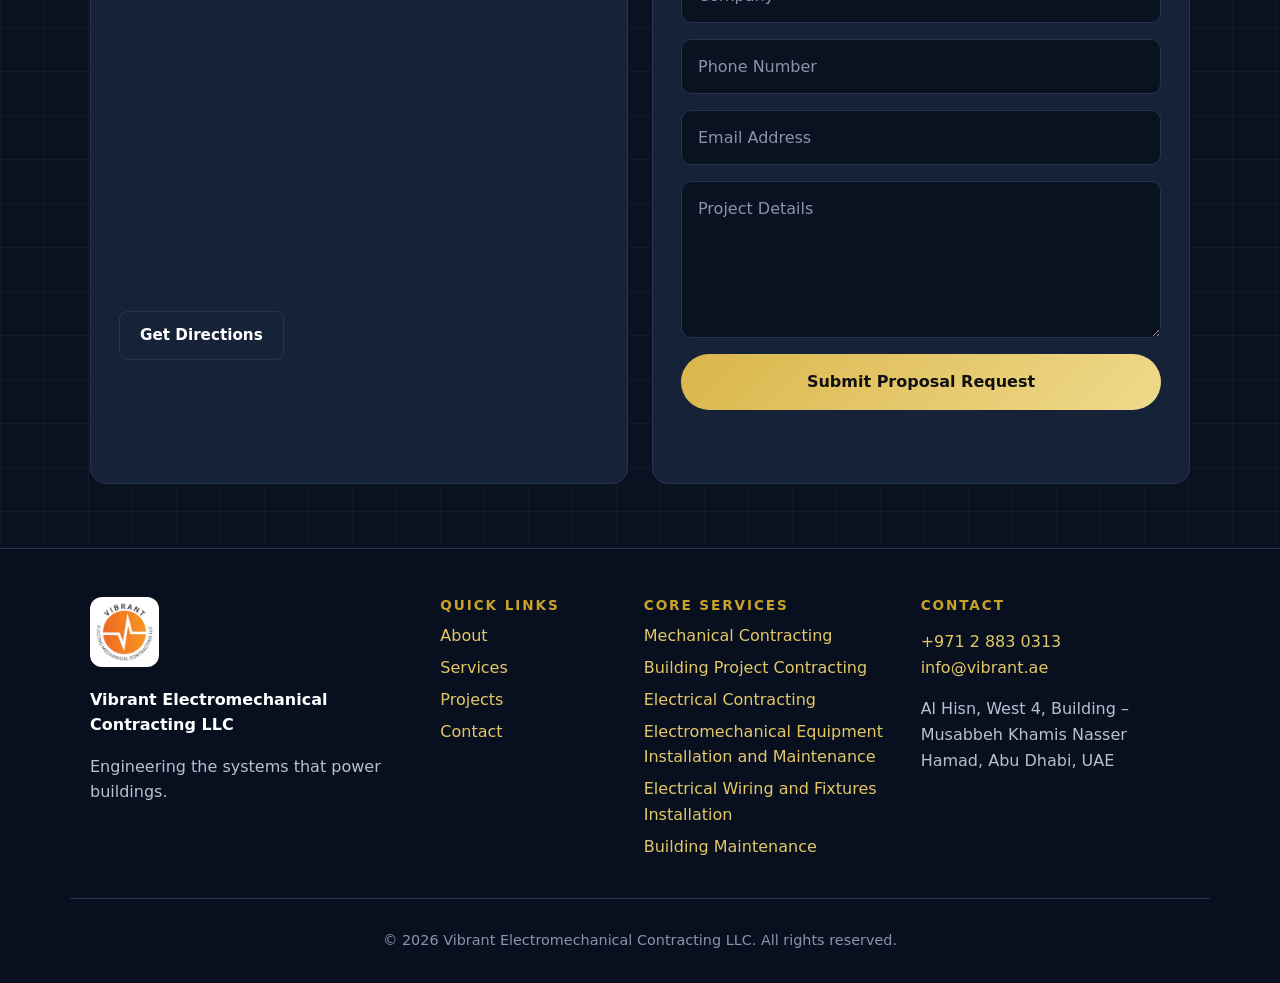
==== commit 5d1feef2: "Update proposal request form instructions - removed Removed instructional text from the proposal req" ====
--- a/index.html
+++ b/index.html
@@ -220,7 +220,7 @@
         <article class="landmark-card">
           <h3 class="landmark-form-title">Request Proposal</h3>
           <p class="landmark-sub">Share your project details and our team will contact you promptly.</p>
-          <p class="landmark-demo"><strong>How this form works:</strong> pressing Submit opens <em>your own</em> email app with a ready-to-send email addressed to us — just press Send there. The email will come from your own email address. No third-party service is involved.</p>
+          <p class="landmark-demo"><strong></strong>  <em></em> </p>
           <form class="landmark-form contact-form" action="mailto:info@vibrant.ae?subject=New%20Proposal%20Request" method="post" enctype="text/plain">
             <label class="sr-only" for="lm-name">Full Name</label>
             <input id="lm-name" name="name" type="text" placeholder="Full Name" autocomplete="name" required>
@@ -233,7 +233,7 @@
             <label class="sr-only" for="lm-details">Project Details</label>
             <textarea id="lm-details" name="details" rows="5" placeholder="Project Details" required></textarea>
             <button class="landmark-submit" type="submit">Submit Proposal Request</button>
-            <p class="footnote">Submitting this form opens your email app — press Send there to deliver your request from your own email address.</p>
+            <p class="footnote"></p>
           </form>
         </article>
       </div>
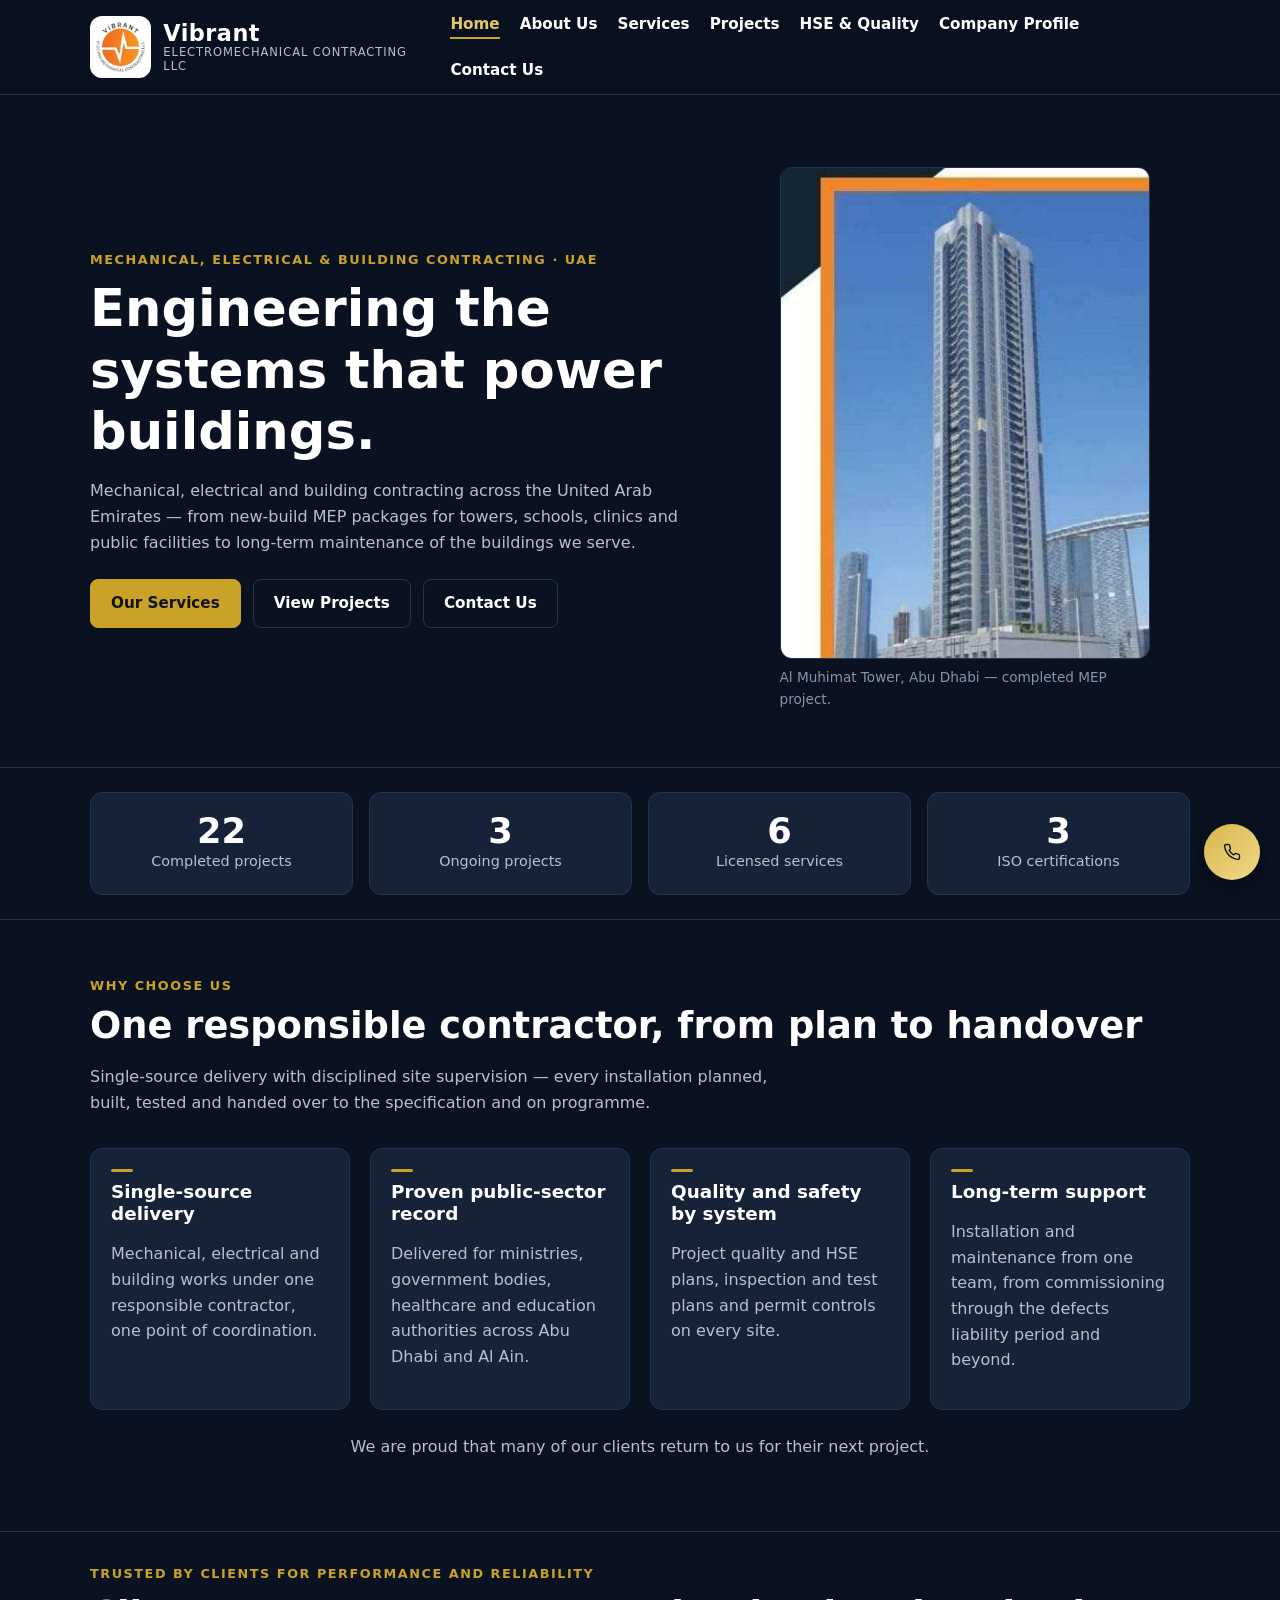
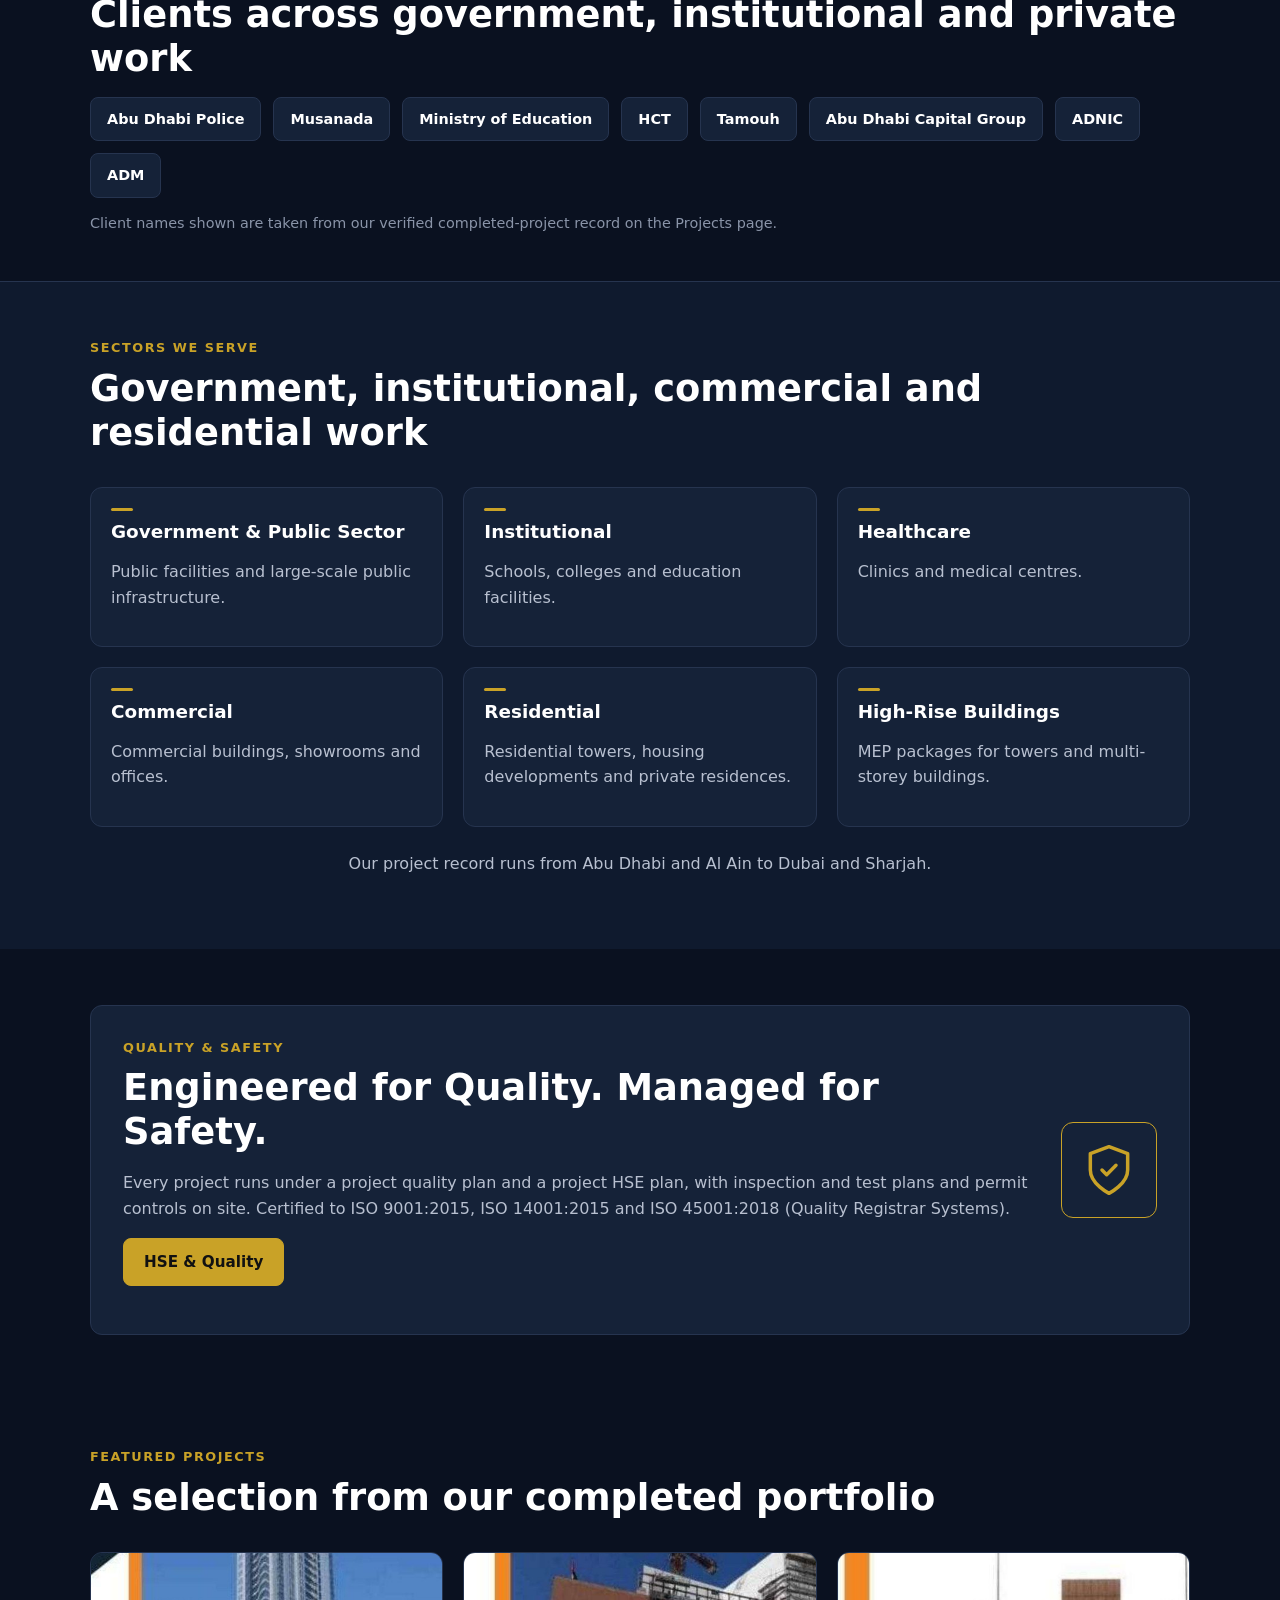
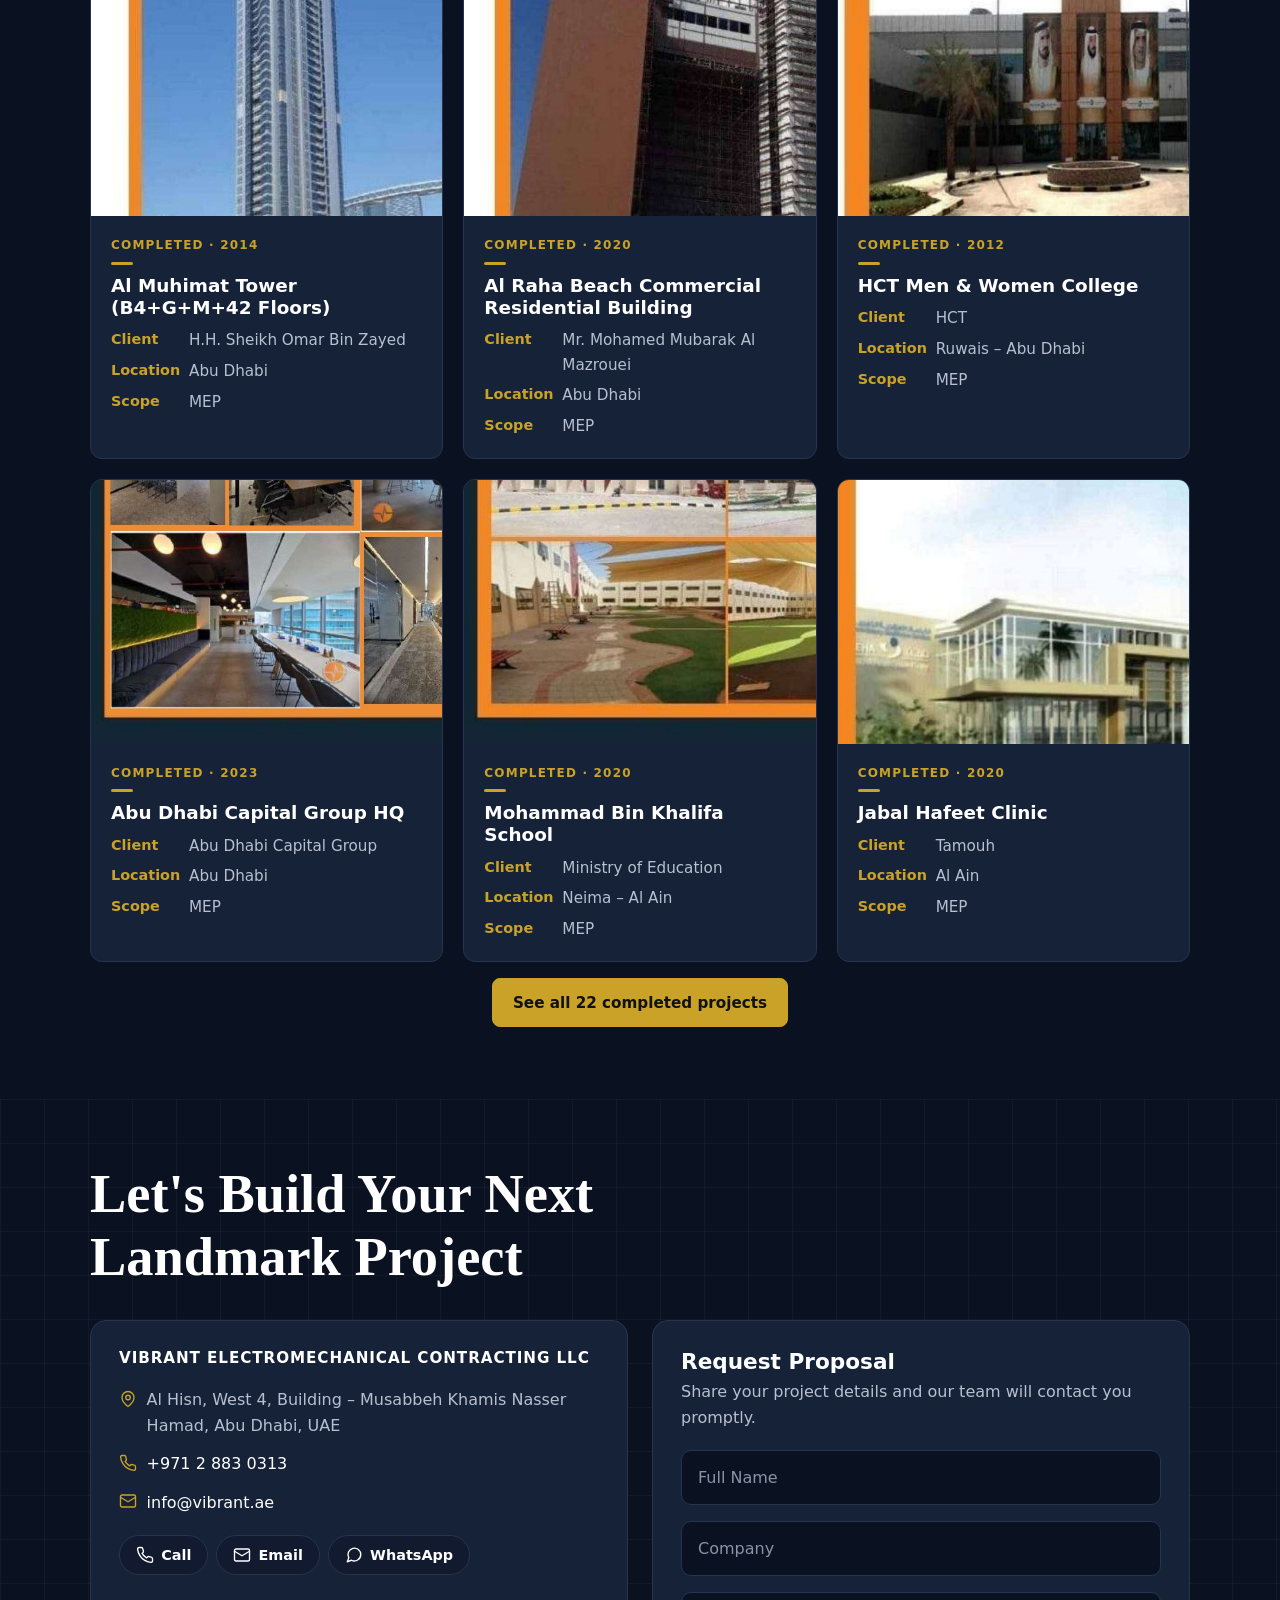
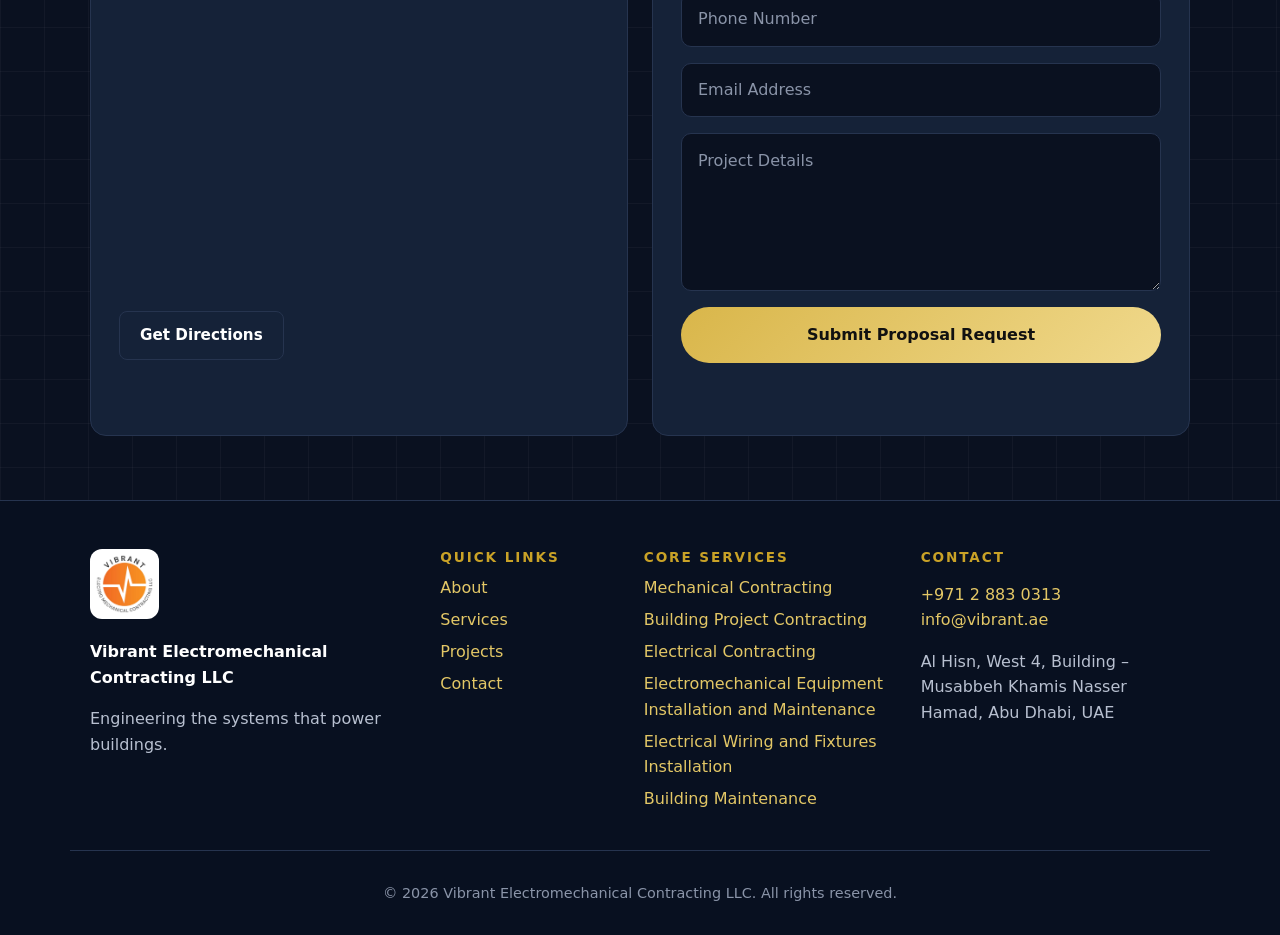
==== commit 46b12e05: "Clean up proposal section in index.html Removed empty strong and em tags from the proposal section." ====
--- a/index.html
+++ b/index.html
@@ -220,7 +220,7 @@
         <article class="landmark-card">
           <h3 class="landmark-form-title">Request Proposal</h3>
           <p class="landmark-sub">Share your project details and our team will contact you promptly.</p>
-          <p class="landmark-demo"><strong></strong>  <em></em> </p>
+         
           <form class="landmark-form contact-form" action="mailto:info@vibrant.ae?subject=New%20Proposal%20Request" method="post" enctype="text/plain">
             <label class="sr-only" for="lm-name">Full Name</label>
             <input id="lm-name" name="name" type="text" placeholder="Full Name" autocomplete="name" required>
